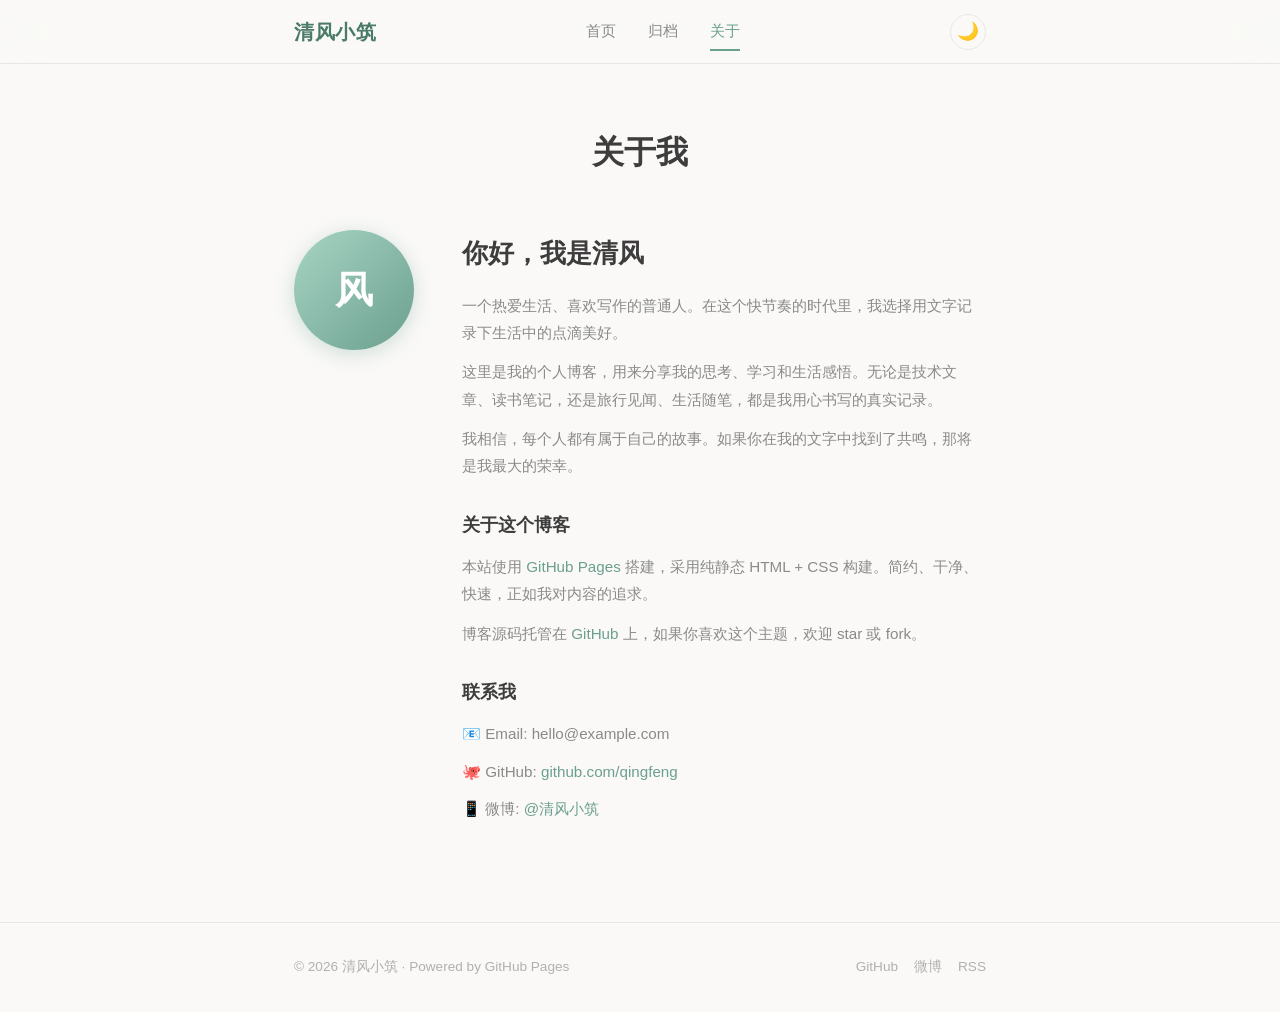
==== about.html @ f2b7c5f8 "Add files via upload" ====
<!DOCTYPE html>
<html lang="zh-CN">
<head>
    <meta charset="UTF-8">
    <meta name="viewport" content="width=device-width, initial-scale=1.0">
    <title>关于 - 清风小筑</title>
    <link rel="stylesheet" href="style.css">
</head>
<body>
    <header>
        <div class="container">
            <a href="index.html" class="logo">清风小筑</a>
            <nav>
                <a href="index.html">首页</a>
                <a href="archive.html">归档</a>
                <a href="about.html" class="active">关于</a>
            </nav>
            <button class="theme-toggle" id="themeToggle" aria-label="切换主题">🌙</button>
        </div>
    </header>

    <main class="container">
        <section class="page-header">
            <h1>关于我</h1>
        </section>

        <section class="about-content">
            <div class="about-avatar">
                <div class="avatar-placeholder">风</div>
            </div>
            <div class="about-text">
                <h2>你好，我是清风</h2>
                <p>一个热爱生活、喜欢写作的普通人。在这个快节奏的时代里，我选择用文字记录下生活中的点滴美好。</p>
                <p>这里是我的个人博客，用来分享我的思考、学习和生活感悟。无论是技术文章、读书笔记，还是旅行见闻、生活随笔，都是我用心书写的真实记录。</p>
                <p>我相信，每个人都有属于自己的故事。如果你在我的文字中找到了共鸣，那将是我最大的荣幸。</p>

                <h3>关于这个博客</h3>
                <p>本站使用 <a href="https://pages.github.com/" target="_blank">GitHub Pages</a> 搭建，采用纯静态 HTML + CSS 构建。简约、干净、快速，正如我对内容的追求。</p>
                <p>博客源码托管在 <a href="#" target="_blank">GitHub</a> 上，如果你喜欢这个主题，欢迎 star 或 fork。</p>

                <h3>联系我</h3>
                <ul class="contact-list">
                    <li>📧 Email: hello@example.com</li>
                    <li>🐙 GitHub: <a href="#" target="_blank">github.com/qingfeng</a></li>
                    <li>📱 微博: <a href="#" target="_blank">@清风小筑</a></li>
                </ul>
            </div>
        </section>
    </main>

    <footer>
        <div class="container">
            <p>&copy; 2026 清风小筑 · Powered by GitHub Pages</p>
            <div class="social-links">
                <a href="#" title="GitHub">GitHub</a>
                <a href="#" title="微博">微博</a>
                <a href="#" title="RSS">RSS</a>
            </div>
        </div>
    </footer>

    <script>
        const toggle = document.getElementById('themeToggle');
        const saved = localStorage.getItem('theme');
        if (saved === 'dark') {
            document.body.classList.add('dark');
            toggle.textContent = '☀️';
        }
        toggle.addEventListener('click', () => {
            document.body.classList.toggle('dark');
            const isDark = document.body.classList.contains('dark');
            toggle.textContent = isDark ? '☀️' : '🌙';
            localStorage.setItem('theme', isDark ? 'dark' : 'light');
        });
    </script>
</body>
</html>
---- style.css ----
/* ============================================
   清风小筑 - 个人博客主题样式
   设计风格：清新、简约、舒适
   ============================================ */

/* ---------- CSS 变量 ---------- */
:root {
    --bg: #faf9f7;
    --bg-card: #ffffff;
    --text: #3d3d3d;
    --text-secondary: #8a8a8a;
    --text-light: #b0b0b0;
    --accent: #6b9f8f;
    --accent-light: #a8d5c4;
    --accent-dark: #4a7a6a;
    --border: #e8e6e1;
    --shadow: 0 2px 16px rgba(0,0,0,0.04);
    --shadow-hover: 0 8px 30px rgba(0,0,0,0.08);
    --radius: 12px;
    --radius-sm: 8px;
    --font: "PingFang SC", "Microsoft YaHei", "Noto Sans SC", sans-serif;
    --font-mono: "JetBrains Mono", "Fira Code", monospace;
    --transition: 0.3s cubic-bezier(0.4, 0, 0.2, 1);
    --max-width: 740px;
    --header-height: 64px;
}

/* 深色模式 */
body.dark {
    --bg: #1a1a1e;
    --bg-card: #252529;
    --text: #e4e4e7;
    --text-secondary: #a0a0a8;
    --text-light: #6e6e78;
    --border: #333338;
    --shadow: 0 2px 16px rgba(0,0,0,0.2);
    --shadow-hover: 0 8px 30px rgba(0,0,0,0.3);
}

/* ---------- 基础重置 ---------- */
*, *::before, *::after {
    margin: 0;
    padding: 0;
    box-sizing: border-box;
}

html {
    scroll-behavior: smooth;
    -webkit-font-smoothing: antialiased;
    -moz-osx-font-smoothing: grayscale;
}

body {
    font-family: var(--font);
    font-size: 16px;
    line-height: 1.8;
    color: var(--text);
    background: var(--bg);
    transition: background var(--transition), color var(--transition);
    min-height: 100vh;
}

a {
    color: var(--accent);
    text-decoration: none;
    transition: color var(--transition);
}
a:hover {
    color: var(--accent-dark);
}

img {
    max-width: 100%;
    height: auto;
    display: block;
}

/* ---------- 容器 ---------- */
.container {
    max-width: var(--max-width);
    margin: 0 auto;
    padding: 0 24px;
}

/* ---------- 头部导航 ---------- */
header {
    position: sticky;
    top: 0;
    z-index: 100;
    background: rgba(250, 249, 247, 0.85);
    backdrop-filter: blur(20px);
    -webkit-backdrop-filter: blur(20px);
    border-bottom: 1px solid var(--border);
    height: var(--header-height);
    transition: background var(--transition), border-color var(--transition);
}

body.dark header {
    background: rgba(26, 26, 30, 0.85);
}

header .container {
    display: flex;
    align-items: center;
    justify-content: space-between;
    height: 100%;
}

.logo {
    font-size: 1.25rem;
    font-weight: 700;
    color: var(--accent-dark);
    letter-spacing: 0.5px;
    position: relative;
}

body.dark .logo {
    color: var(--accent-light);
}

.logo::after {
    content: '';
    position: absolute;
    bottom: -2px;
    left: 0;
    width: 100%;
    height: 2px;
    background: var(--accent);
    transform: scaleX(0);
    transform-origin: right;
    transition: transform var(--transition);
}

.logo:hover::after {
    transform: scaleX(1);
    transform-origin: left;
}

nav {
    display: flex;
    gap: 32px;
}

nav a {
    font-size: 0.92rem;
    color: var(--text-secondary);
    position: relative;
    padding: 4px 0;
}

nav a::after {
    content: '';
    position: absolute;
    bottom: -2px;
    left: 0;
    width: 100%;
    height: 2px;
    background: var(--accent);
    transform: scaleX(0);
    transform-origin: right;
    transition: transform var(--transition);
}

nav a:hover::after,
nav a.active::after {
    transform: scaleX(1);
    transform-origin: left;
}

nav a.active {
    color: var(--accent);
    font-weight: 500;
}

.theme-toggle {
    background: none;
    border: 1px solid var(--border);
    border-radius: 50%;
    width: 36px;
    height: 36px;
    font-size: 1.1rem;
    cursor: pointer;
    display: flex;
    align-items: center;
    justify-content: center;
    transition: all var(--transition);
    color: var(--text-secondary);
}

.theme-toggle:hover {
    border-color: var(--accent);
    color: var(--accent);
    transform: rotate(15deg);
}

/* ---------- Hero 区域 ---------- */
.hero {
    text-align: center;
    padding: 80px 0 60px;
}

.hero h1 {
    font-size: 2.4rem;
    font-weight: 700;
    color: var(--text);
    margin-bottom: 16px;
    line-height: 1.3;
}

.hero p {
    font-size: 1.1rem;
    color: var(--text-secondary);
    max-width: 520px;
    margin: 0 auto;
    line-height: 1.7;
}

/* ---------- 页面标题 ---------- */
.page-header {
    text-align: center;
    padding: 60px 0 40px;
}

.page-header h1 {
    font-size: 2rem;
    font-weight: 700;
    color: var(--text);
    margin-bottom: 8px;
}

.page-header p {
    color: var(--text-secondary);
    font-size: 0.95rem;
}

/* ---------- 文章卡片 ---------- */
.posts {
    display: flex;
    flex-direction: column;
    gap: 28px;
    padding-bottom: 60px;
}

.post-card {
    background: var(--bg-card);
    border-radius: var(--radius);
    padding: 32px;
    box-shadow: var(--shadow);
    border: 1px solid var(--border);
    transition: all var(--transition);
}

.post-card:hover {
    box-shadow: var(--shadow-hover);
    transform: translateY(-2px);
}

.post-meta {
    display: flex;
    align-items: center;
    gap: 12px;
    margin-bottom: 12px;
    font-size: 0.85rem;
    color: var(--text-light);
}

.post-meta time {
    color: var(--text-secondary);
}

.post-tag {
    display: inline-block;
    padding: 2px 10px;
    border-radius: 20px;
    font-size: 0.78rem;
    color: var(--accent);
    background: rgba(107, 159, 143, 0.1);
    font-weight: 500;
    transition: background var(--transition);
}

.post-tag:hover {
    background: rgba(107, 159, 143, 0.18);
}

.post-card h2 {
    font-size: 1.35rem;
    font-weight: 600;
    margin-bottom: 10px;
    line-height: 1.4;
}

.post-card h2 a {
    color: var(--text);
    transition: color var(--transition);
}

.post-card h2 a:hover {
    color: var(--accent);
}

.post-card p {
    color: var(--text-secondary);
    font-size: 0.95rem;
    line-height: 1.7;
    display: -webkit-box;
    -webkit-line-clamp: 3;
    -webkit-box-orient: vertical;
    overflow: hidden;
}

.read-more {
    display: inline-block;
    margin-top: 14px;
    font-size: 0.9rem;
    font-weight: 500;
    color: var(--accent);
    transition: gap var(--transition);
    gap: 4px;
}

.read-more:hover {
    gap: 8px;
}

/* ---------- 分页 ---------- */
.pagination {
    display: flex;
    align-items: center;
    justify-content: center;
    gap: 8px;
    padding: 40px 0 60px;
}

.page-link,
.page-current {
    display: flex;
    align-items: center;
    justify-content: center;
    width: 36px;
    height: 36px;
    border-radius: var(--radius-sm);
    font-size: 0.9rem;
    transition: all var(--transition);
}

.page-link {
    color: var(--text-secondary);
    border: 1px solid var(--border);
}

.page-link:hover {
    border-color: var(--accent);
    color: var(--accent);
    background: rgba(107, 159, 143, 0.06);
}

.page-current {
    background: var(--accent);
    color: #fff;
    font-weight: 500;
    border: 1px solid var(--accent);
}

.page-next {
    color: var(--text-secondary);
    font-size: 0.9rem;
    padding: 4px 12px;
    transition: color var(--transition);
}

.page-next:hover {
    color: var(--accent);
}

/* ---------- 归档页面 ---------- */
.archive {
    padding-bottom: 60px;
}

.archive-year {
    margin-bottom: 40px;
}

.archive-year h2 {
    font-size: 1.5rem;
    font-weight: 700;
    color: var(--text);
    margin-bottom: 20px;
    position: relative;
    padding-left: 20px;
}

.archive-year h2::before {
    content: '';
    position: absolute;
    left: 0;
    top: 50%;
    transform: translateY(-50%);
    width: 4px;
    height: 24px;
    background: var(--accent);
    border-radius: 2px;
}

.archive-list {
    list-style: none;
    display: flex;
    flex-direction: column;
    gap: 0;
}

.archive-list li {
    display: flex;
    align-items: center;
    gap: 16px;
    padding: 14px 16px;
    border-radius: var(--radius-sm);
    transition: background var(--transition);
}

.archive-list li:hover {
    background: rgba(107, 159, 143, 0.05);
}

.archive-list time {
    color: var(--text-light);
    font-size: 0.88rem;
    font-family: var(--font-mono);
    min-width: 44px;
    flex-shrink: 0;
}

.archive-list a {
    flex: 1;
    color: var(--text);
    font-size: 0.95rem;
    transition: color var(--transition);
}

.archive-list a:hover {
    color: var(--accent);
}

.archive-list .post-tag {
    flex-shrink: 0;
}

/* ---------- 关于页面 ---------- */
.about-content {
    display: flex;
    gap: 48px;
    padding-bottom: 60px;
    align-items: flex-start;
}

.about-avatar {
    flex-shrink: 0;
}

.avatar-placeholder {
    width: 120px;
    height: 120px;
    border-radius: 50%;
    background: linear-gradient(135deg, var(--accent-light), var(--accent));
    display: flex;
    align-items: center;
    justify-content: center;
    font-size: 2.4rem;
    font-weight: 700;
    color: #fff;
    box-shadow: 0 4px 20px rgba(107, 159, 143, 0.3);
}

.about-text h2 {
    font-size: 1.6rem;
    font-weight: 700;
    color: var(--text);
    margin-bottom: 16px;
}

.about-text h3 {
    font-size: 1.15rem;
    font-weight: 600;
    color: var(--text);
    margin: 28px 0 12px;
}

.about-text p {
    color: var(--text-secondary);
    line-height: 1.8;
    margin-bottom: 12px;
    font-size: 0.95rem;
}

.contact-list {
    list-style: none;
    display: flex;
    flex-direction: column;
    gap: 10px;
}

.contact-list li {
    color: var(--text-secondary);
    font-size: 0.95rem;
}

/* ---------- 文章详情页 ---------- */
.post-full {
    padding: 48px 0 60px;
}

.post-full-header {
    margin-bottom: 40px;
    padding-bottom: 32px;
    border-bottom: 1px solid var(--border);
}

.post-full-header h1 {
    font-size: 2rem;
    font-weight: 700;
    color: var(--text);
    line-height: 1.35;
    margin-top: 12px;
}

.post-full-content {
    font-size: 1.05rem;
    line-height: 1.9;
    color: var(--text);
}

.post-full-content p {
    margin-bottom: 20px;
}

.post-full-content blockquote {
    margin: 32px 0;
    padding: 24px 28px;
    background: rgba(107, 159, 143, 0.06);
    border-left: 4px solid var(--accent);
    border-radius: 0 var(--radius-sm) var(--radius-sm) 0;
    color: var(--text-secondary);
    font-style: italic;
    line-height: 1.8;
}

.post-footer {
    margin-top: 48px;
    padding-top: 28px;
    border-top: 1px solid var(--border);
}

.post-nav {
    display: flex;
    justify-content: space-between;
    gap: 24px;
}

.post-nav span {
    flex: 1;
}

.post-nav a {
    color: var(--accent);
    font-size: 0.92rem;
    font-weight: 500;
    transition: color var(--transition);
}

.post-nav a:hover {
    color: var(--accent-dark);
}

.post-nav-next {
    text-align: right;
}

/* ---------- 页脚 ---------- */
footer {
    border-top: 1px solid var(--border);
    padding: 32px 0;
    margin-top: 40px;
}

footer .container {
    display: flex;
    align-items: center;
    justify-content: space-between;
}

footer p {
    color: var(--text-light);
    font-size: 0.85rem;
}

.social-links {
    display: flex;
    gap: 16px;
}

.social-links a {
    color: var(--text-light);
    font-size: 0.85rem;
    transition: color var(--transition);
}

.social-links a:hover {
    color: var(--accent);
}

/* ---------- 响应式设计 ---------- */
@media (max-width: 768px) {
    .container {
        padding: 0 20px;
    }

    .hero {
        padding: 56px 0 40px;
    }

    .hero h1 {
        font-size: 1.8rem;
    }

    .hero p {
        font-size: 1rem;
    }

    .post-card {
        padding: 24px;
    }

    .post-card h2 {
        font-size: 1.15rem;
    }

    .about-content {
        flex-direction: column;
        align-items: center;
        text-align: center;
        gap: 24px;
    }

    .archive-year h2 {
        font-size: 1.3rem;
    }

    .archive-list li {
        flex-wrap: wrap;
        gap: 8px;
    }

    .archive-list time {
        min-width: auto;
    }

    .post-full-header h1 {
        font-size: 1.5rem;
    }

    .post-full-content {
        font-size: 1rem;
    }

    .post-nav {
        flex-direction: column;
        gap: 12px;
    }

    .post-nav-next {
        text-align: left;
    }

    footer .container {
        flex-direction: column;
        gap: 12px;
        text-align: center;
    }

    nav {
        gap: 20px;
    }

    nav a {
        font-size: 0.85rem;
    }
}

@media (max-width: 480px) {
    .hero h1 {
        font-size: 1.5rem;
    }

    .post-card {
        padding: 20px;
    }

    .page-header h1 {
        font-size: 1.5rem;
    }

    .avatar-placeholder {
        width: 90px;
        height: 90px;
        font-size: 1.8rem;
    }

    nav {
        gap: 14px;
    }
}

/* ---------- 滚动条美化 ---------- */
::-webkit-scrollbar {
    width: 8px;
}

::-webkit-scrollbar-track {
    background: transparent;
}

::-webkit-scrollbar-thumb {
    background: var(--border);
    border-radius: 4px;
}

::-webkit-scrollbar-thumb:hover {
    background: var(--text-light);
}

/* ---------- 选择文本颜色 ---------- */
::selection {
    background: rgba(107, 159, 143, 0.25);
    color: var(--text);
}

/* ---------- 加载动画 ---------- */
@keyframes fadeInUp {
    from {
        opacity: 0;
        transform: translateY(20px);
    }
    to {
        opacity: 1;
        transform: translateY(0);
    }
}

.post-card {
    animation: fadeInUp 0.5s ease both;
}

.post-card:nth-child(1) { animation-delay: 0.05s; }
.post-card:nth-child(2) { animation-delay: 0.1s; }
.post-card:nth-child(3) { animation-delay: 0.15s; }
.post-card:nth-child(4) { animation-delay: 0.2s; }
.post-card:nth-child(5) { animation-delay: 0.25s; }
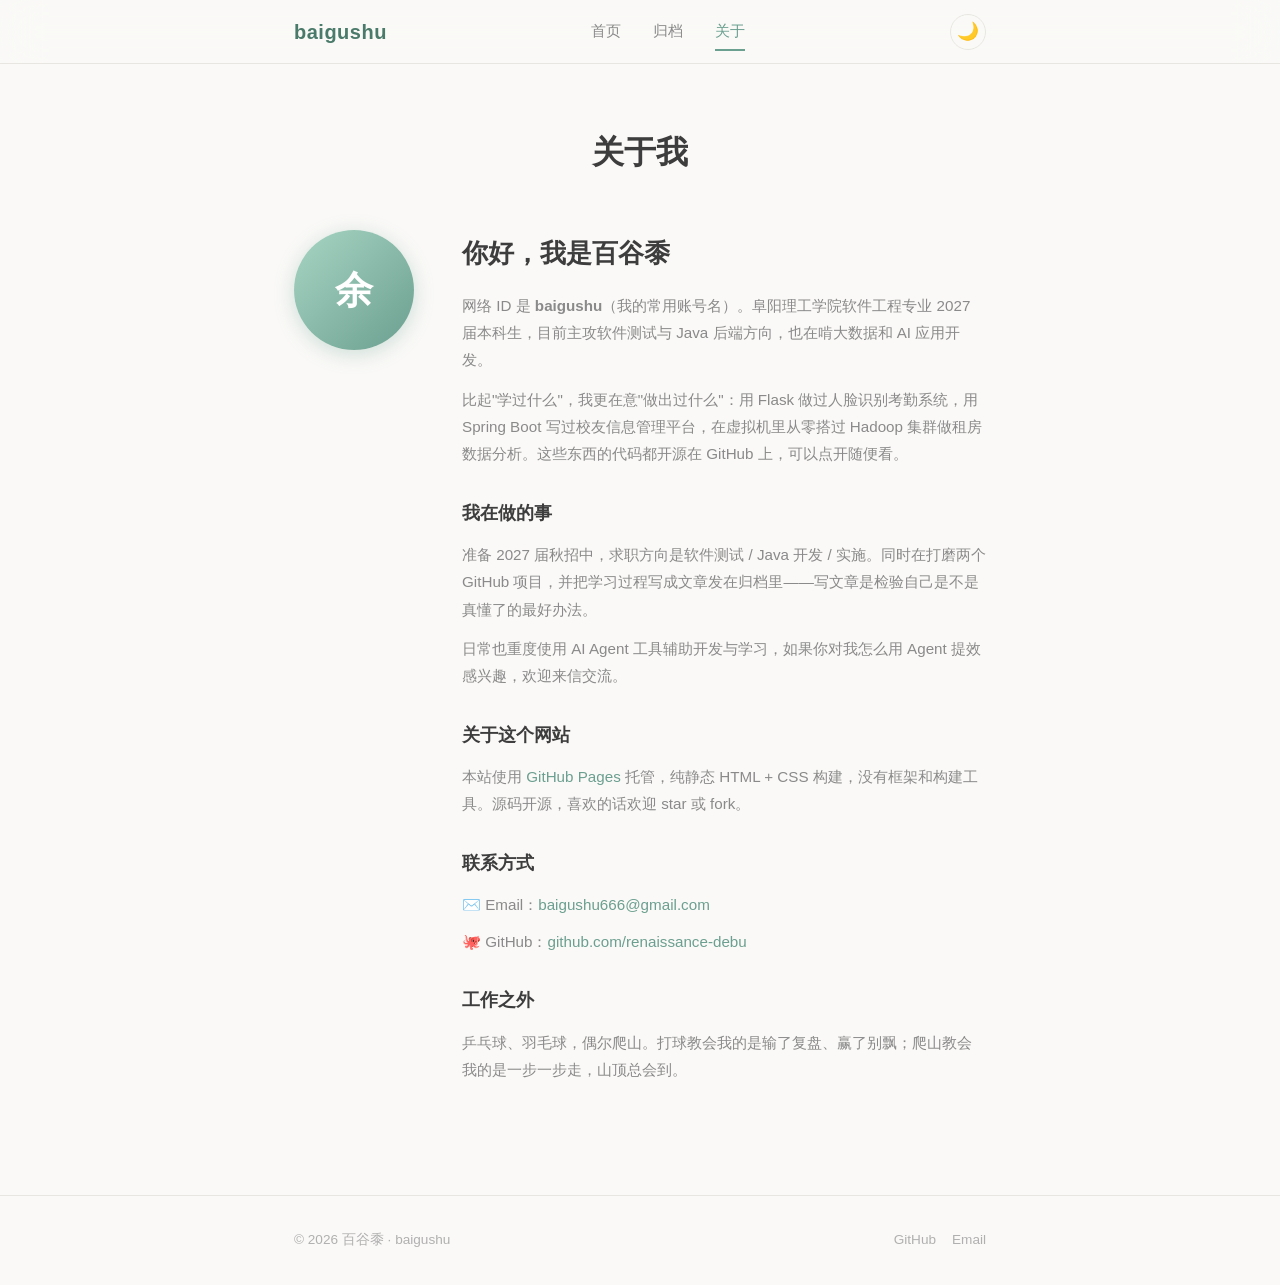
==== commit 98956541: "feat: 重构为个人展示网站——真实身份、项目卡片、技术栈、两篇技术文章；补充 README 与新样式" ====
--- a/about.html
+++ b/about.html
@@ -1,77 +1,81 @@
-<!DOCTYPE html>
-<html lang="zh-CN">
-<head>
-    <meta charset="UTF-8">
-    <meta name="viewport" content="width=device-width, initial-scale=1.0">
-    <title>关于 - 清风小筑</title>
-    <link rel="stylesheet" href="style.css">
-</head>
-<body>
-    <header>
-        <div class="container">
-            <a href="index.html" class="logo">清风小筑</a>
-            <nav>
-                <a href="index.html">首页</a>
-                <a href="archive.html">归档</a>
-                <a href="about.html" class="active">关于</a>
-            </nav>
-            <button class="theme-toggle" id="themeToggle" aria-label="切换主题">🌙</button>
-        </div>
-    </header>
-
-    <main class="container">
-        <section class="page-header">
-            <h1>关于我</h1>
-        </section>
-
-        <section class="about-content">
-            <div class="about-avatar">
-                <div class="avatar-placeholder">风</div>
-            </div>
-            <div class="about-text">
-                <h2>你好，我是清风</h2>
-                <p>一个热爱生活、喜欢写作的普通人。在这个快节奏的时代里，我选择用文字记录下生活中的点滴美好。</p>
-                <p>这里是我的个人博客，用来分享我的思考、学习和生活感悟。无论是技术文章、读书笔记，还是旅行见闻、生活随笔，都是我用心书写的真实记录。</p>
-                <p>我相信，每个人都有属于自己的故事。如果你在我的文字中找到了共鸣，那将是我最大的荣幸。</p>
-
-                <h3>关于这个博客</h3>
-                <p>本站使用 <a href="https://pages.github.com/" target="_blank">GitHub Pages</a> 搭建，采用纯静态 HTML + CSS 构建。简约、干净、快速，正如我对内容的追求。</p>
-                <p>博客源码托管在 <a href="#" target="_blank">GitHub</a> 上，如果你喜欢这个主题，欢迎 star 或 fork。</p>
-
-                <h3>联系我</h3>
-                <ul class="contact-list">
-                    <li>📧 Email: hello@example.com</li>
-                    <li>🐙 GitHub: <a href="#" target="_blank">github.com/qingfeng</a></li>
-                    <li>📱 微博: <a href="#" target="_blank">@清风小筑</a></li>
-                </ul>
-            </div>
-        </section>
-    </main>
-
-    <footer>
-        <div class="container">
-            <p>&copy; 2026 清风小筑 · Powered by GitHub Pages</p>
-            <div class="social-links">
-                <a href="#" title="GitHub">GitHub</a>
-                <a href="#" title="微博">微博</a>
-                <a href="#" title="RSS">RSS</a>
-            </div>
-        </div>
-    </footer>
-
-    <script>
-        const toggle = document.getElementById('themeToggle');
-        const saved = localStorage.getItem('theme');
-        if (saved === 'dark') {
-            document.body.classList.add('dark');
-            toggle.textContent = '☀️';
-        }
-        toggle.addEventListener('click', () => {
-            document.body.classList.toggle('dark');
-            const isDark = document.body.classList.contains('dark');
-            toggle.textContent = isDark ? '☀️' : '🌙';
-            localStorage.setItem('theme', isDark ? 'dark' : 'light');
-        });
-    </script>
-</body>
-</html>+<!DOCTYPE html>
+<html lang="zh-CN">
+<head>
+    <meta charset="UTF-8">
+    <meta name="viewport" content="width=device-width, initial-scale=1.0">
+    <meta name="description" content="关于百谷黍（baigushu）—— 软件工程应届生">
+    <title>关于 - 百谷黍 · baigushu</title>
+    <link rel="stylesheet" href="style.css">
+</head>
+<body>
+    <header>
+        <div class="container">
+            <a href="index.html" class="logo">baigushu</a>
+            <nav>
+                <a href="index.html">首页</a>
+                <a href="archive.html">归档</a>
+                <a href="about.html" class="active">关于</a>
+            </nav>
+            <button class="theme-toggle" id="themeToggle" aria-label="切换主题">🌙</button>
+        </div>
+    </header>
+
+    <main class="container">
+        <section class="page-header">
+            <h1>关于我</h1>
+        </section>
+
+        <section class="about-content">
+            <div class="about-avatar">
+                <div class="avatar-placeholder">余</div>
+            </div>
+            <div class="about-text">
+                <h2>你好，我是百谷黍</h2>
+                <p>网络 ID 是 <strong>baigushu</strong>（我的常用账号名）。阜阳理工学院软件工程专业 2027 届本科生，目前主攻软件测试与 Java 后端方向，也在啃大数据和 AI 应用开发。</p>
+                <p>比起"学过什么"，我更在意"做出过什么"：用 Flask 做过人脸识别考勤系统，用 Spring Boot 写过校友信息管理平台，在虚拟机里从零搭过 Hadoop 集群做租房数据分析。这些东西的代码都开源在 GitHub 上，可以点开随便看。</p>
+
+                <h3>我在做的事</h3>
+                <p>准备 2027 届秋招中，求职方向是软件测试 / Java 开发 / 实施。同时在打磨两个 GitHub 项目，并把学习过程写成文章发在归档里——写文章是检验自己是不是真懂了的最好办法。</p>
+                <p>日常也重度使用 AI Agent 工具辅助开发与学习，如果你对我怎么用 Agent 提效感兴趣，欢迎来信交流。</p>
+
+                <h3>关于这个网站</h3>
+                <p>本站使用 <a href="https://pages.github.com/" target="_blank" rel="noopener">GitHub Pages</a> 托管，纯静态 HTML + CSS 构建，没有框架和构建工具。源码开源，喜欢的话欢迎 star 或 fork。</p>
+
+                <h3>联系方式</h3>
+                <ul class="contact-list">
+                    <li>✉️ Email：<a href="mailto:baigushu666@gmail.com">baigushu666@gmail.com</a></li>
+                    <li>🐙 GitHub：<a href="https://github.com/renaissance-debu" target="_blank" rel="noopener">github.com/renaissance-debu</a></li>
+                </ul>
+
+                <h3>工作之外</h3>
+                <p>乒乓球、羽毛球，偶尔爬山。打球教会我的是输了复盘、赢了别飘；爬山教会我的是一步一步走，山顶总会到。</p>
+            </div>
+        </section>
+    </main>
+
+    <footer>
+        <div class="container">
+            <p>&copy; 2026 百谷黍 · baigushu</p>
+            <div class="social-links">
+                <a href="https://github.com/renaissance-debu" target="_blank" rel="noopener" title="GitHub">GitHub</a>
+                <a href="mailto:baigushu666@gmail.com" title="Email">Email</a>
+            </div>
+        </div>
+    </footer>
+
+    <script>
+        const toggle = document.getElementById('themeToggle');
+        const saved = localStorage.getItem('theme');
+        if (saved === 'dark') {
+            document.body.classList.add('dark');
+            toggle.textContent = '☀️';
+        }
+        toggle.addEventListener('click', () => {
+            document.body.classList.toggle('dark');
+            const isDark = document.body.classList.contains('dark');
+            toggle.textContent = isDark ? '☀️' : '🌙';
+            localStorage.setItem('theme', isDark ? 'dark' : 'light');
+        });
+    </script>
+</body>
+</html>
--- a/style.css
+++ b/style.css
@@ -755,4 +755,153 @@
 .post-card:nth-child(2) { animation-delay: 0.1s; }
 .post-card:nth-child(3) { animation-delay: 0.15s; }
 .post-card:nth-child(4) { animation-delay: 0.2s; }
-.post-card:nth-child(5) { animation-delay: 0.25s; }+.post-card:nth-child(5) { animation-delay: 0.25s; }
+
+/* ============================================
+   个人展示增强样式
+   ============================================ */
+
+/* ---------- Hero 行动按钮 ---------- */
+.hero-actions {
+    display: flex;
+    justify-content: center;
+    gap: 16px;
+    margin-top: 28px;
+}
+
+.btn {
+    display: inline-block;
+    padding: 10px 28px;
+    border-radius: 24px;
+    font-size: 0.95rem;
+    font-weight: 500;
+    transition: all var(--transition);
+}
+
+.btn-primary {
+    background: var(--accent);
+    color: #fff;
+    box-shadow: 0 4px 14px rgba(107, 159, 143, 0.35);
+}
+
+.btn-primary:hover {
+    background: var(--accent-dark);
+    color: #fff;
+    transform: translateY(-2px);
+    box-shadow: 0 6px 20px rgba(107, 159, 143, 0.45);
+}
+
+.btn-ghost {
+    color: var(--accent-dark);
+    border: 1px solid var(--accent);
+}
+
+body.dark .btn-ghost {
+    color: var(--accent-light);
+}
+
+.btn-ghost:hover {
+    background: rgba(107, 159, 143, 0.1);
+    color: var(--accent-dark);
+    transform: translateY(-2px);
+}
+
+/* ---------- 小节标题 ---------- */
+.home-section {
+    padding: 16px 0 8px;
+}
+
+.section-title {
+    font-size: 1.5rem;
+    font-weight: 700;
+    color: var(--text);
+    margin-bottom: 24px;
+    position: relative;
+    padding-left: 20px;
+}
+
+.section-title::before {
+    content: '';
+    position: absolute;
+    left: 0;
+    top: 50%;
+    transform: translateY(-50%);
+    width: 4px;
+    height: 24px;
+    background: var(--accent);
+    border-radius: 2px;
+}
+
+.home-section .posts {
+    padding-bottom: 32px;
+}
+
+/* ---------- 技能标签 ---------- */
+.skill-group {
+    display: flex;
+    align-items: baseline;
+    flex-wrap: wrap;
+    gap: 10px;
+    margin-bottom: 16px;
+}
+
+.skill-label {
+    font-size: 0.9rem;
+    font-weight: 600;
+    color: var(--text-secondary);
+    min-width: 52px;
+    flex-shrink: 0;
+}
+
+.chip {
+    display: inline-block;
+    padding: 4px 16px;
+    border-radius: 20px;
+    font-size: 0.88rem;
+    color: var(--text);
+    background: var(--bg-card);
+    border: 1px solid var(--border);
+    transition: all var(--transition);
+}
+
+.chip:hover {
+    border-color: var(--accent);
+    color: var(--accent);
+    transform: translateY(-1px);
+}
+
+/* ---------- 文章正文小标题 ---------- */
+.post-full-content h2 {
+    font-size: 1.3rem;
+    font-weight: 600;
+    color: var(--text);
+    margin: 36px 0 16px;
+}
+
+/* ---------- 项目卡片外链 ---------- */
+.post-card a[target="_blank"] {
+    display: inline-flex;
+    align-items: center;
+}
+
+/* ---------- 响应式补充 ---------- */
+@media (max-width: 768px) {
+    .hero-actions {
+        flex-direction: column;
+        align-items: center;
+        gap: 12px;
+    }
+
+    .hero-actions .btn {
+        width: 80%;
+        text-align: center;
+    }
+
+    .section-title {
+        font-size: 1.25rem;
+    }
+
+    .skill-label {
+        min-width: 100%;
+    }
+}
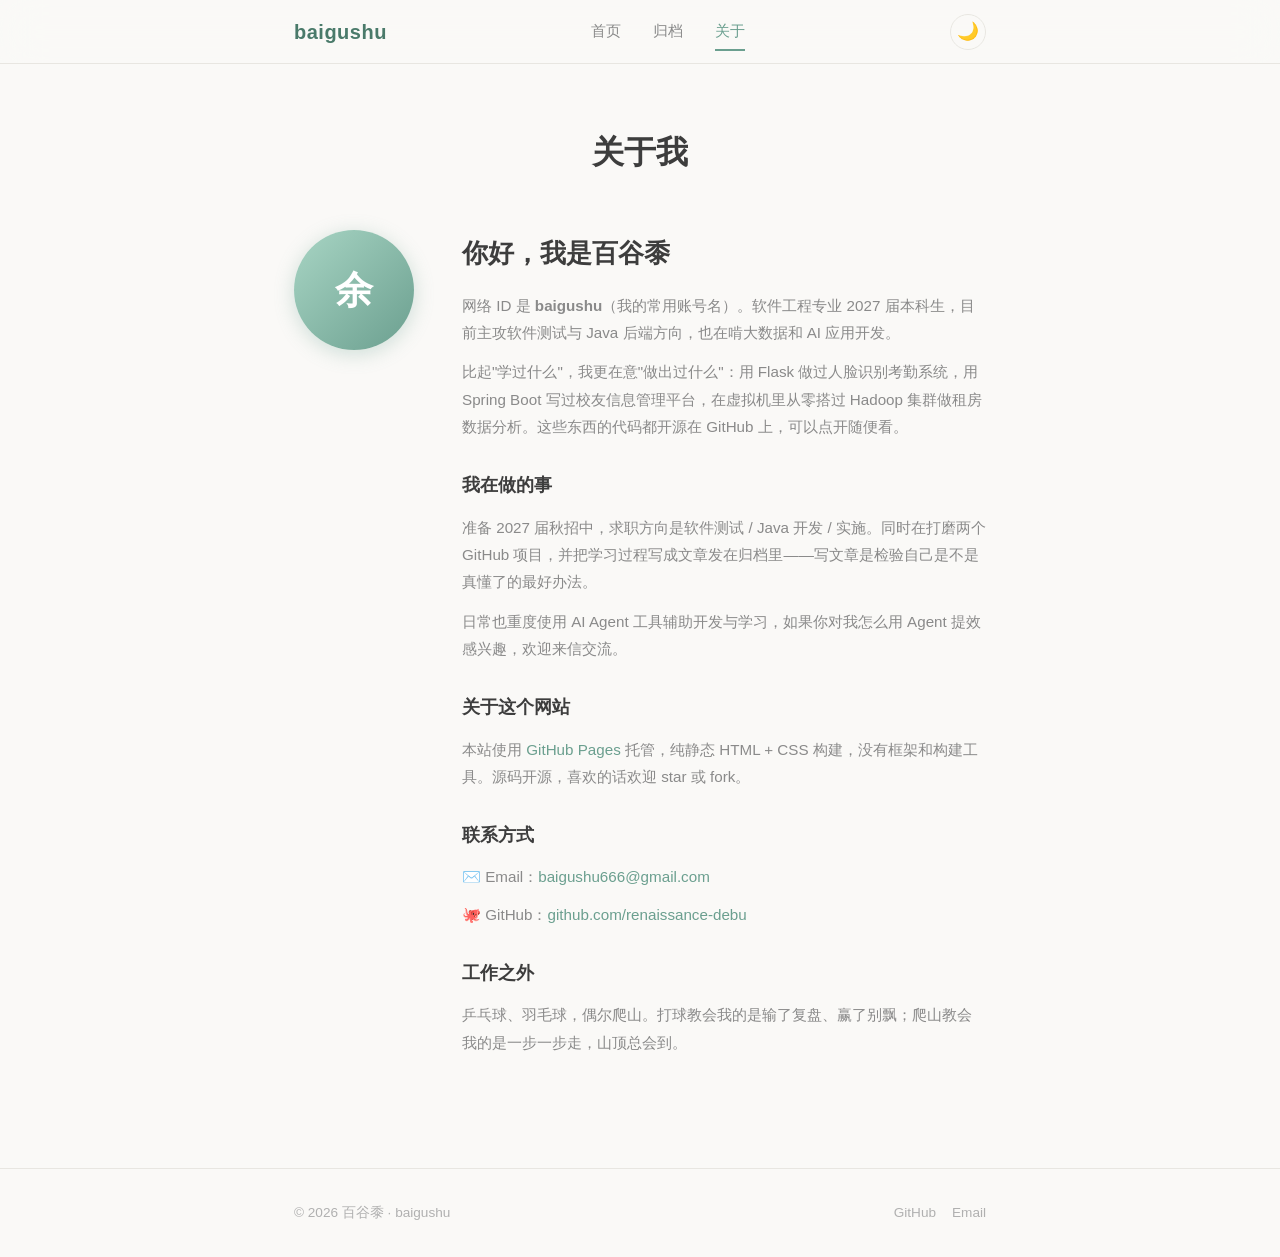
==== commit 3424ce7a: "Update about.html" ====
--- a/about.html
+++ b/about.html
@@ -31,7 +31,7 @@
             </div>
             <div class="about-text">
                 <h2>你好，我是百谷黍</h2>
-                <p>网络 ID 是 <strong>baigushu</strong>（我的常用账号名）。阜阳理工学院软件工程专业 2027 届本科生，目前主攻软件测试与 Java 后端方向，也在啃大数据和 AI 应用开发。</p>
+                <p>网络 ID 是 <strong>baigushu</strong>（我的常用账号名）。软件工程专业 2027 届本科生，目前主攻软件测试与 Java 后端方向，也在啃大数据和 AI 应用开发。</p>
                 <p>比起"学过什么"，我更在意"做出过什么"：用 Flask 做过人脸识别考勤系统，用 Spring Boot 写过校友信息管理平台，在虚拟机里从零搭过 Hadoop 集群做租房数据分析。这些东西的代码都开源在 GitHub 上，可以点开随便看。</p>
 
                 <h3>我在做的事</h3>
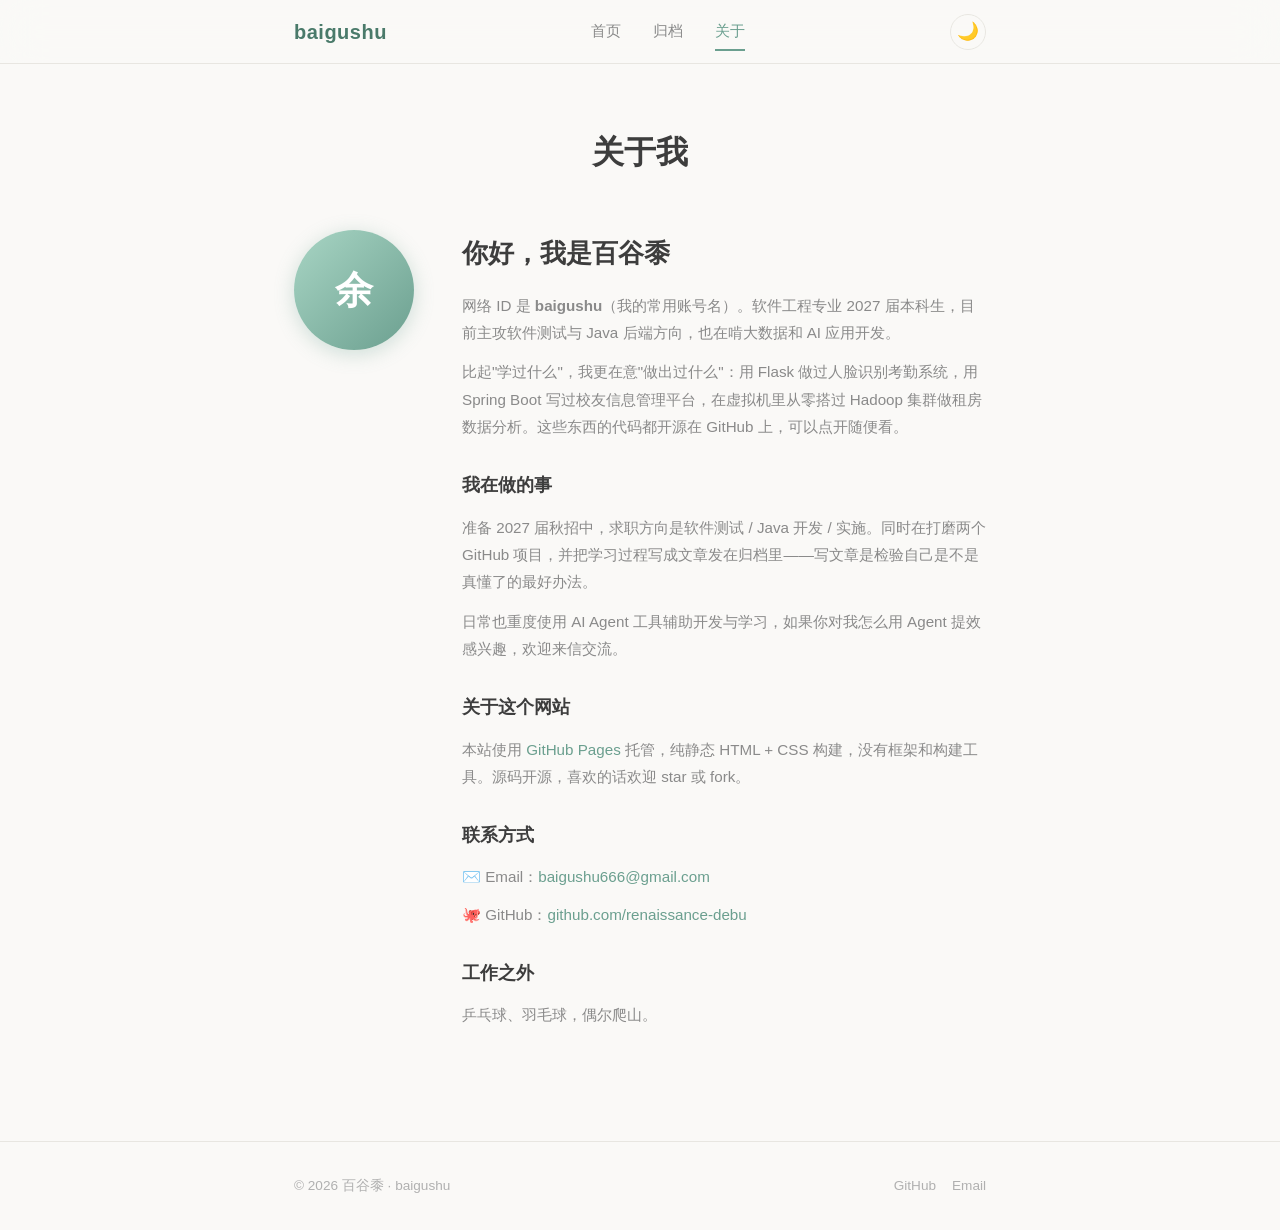
==== commit 794a886c: "Update about.html" ====
--- a/about.html
+++ b/about.html
@@ -48,7 +48,7 @@
                 </ul>
 
                 <h3>工作之外</h3>
-                <p>乒乓球、羽毛球，偶尔爬山。打球教会我的是输了复盘、赢了别飘；爬山教会我的是一步一步走，山顶总会到。</p>
+                <p>乒乓球、羽毛球，偶尔爬山。</p>
             </div>
         </section>
     </main>
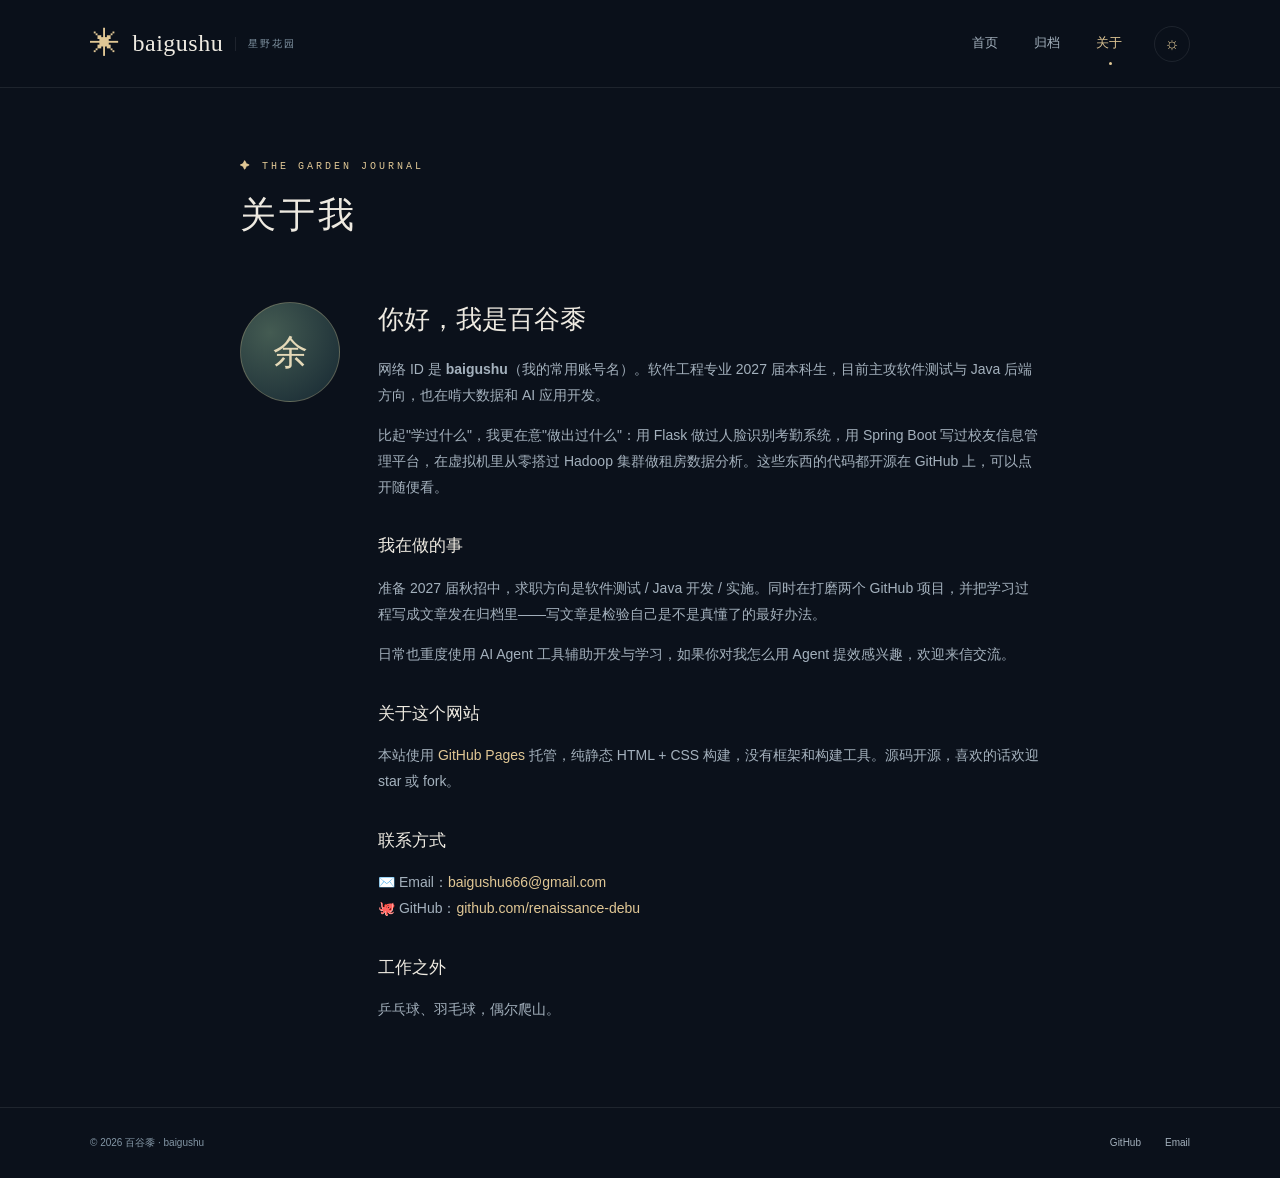
==== commit 5eb34973: "Redesign personal homepage as a starlit garden" ====
--- a/about.html
+++ b/about.html
@@ -1,81 +1,121 @@
-<!DOCTYPE html>
-<html lang="zh-CN">
-<head>
-    <meta charset="UTF-8">
-    <meta name="viewport" content="width=device-width, initial-scale=1.0">
-    <meta name="description" content="关于百谷黍（baigushu）—— 软件工程应届生">
+<!doctype html>
+<html lang="zh-CN" data-theme="dark">
+  <head>
+    <meta charset="UTF-8" />
+    <meta name="viewport" content="width=device-width, initial-scale=1.0" />
+    <meta
+      name="description"
+      content="关于百谷黍（baigushu）—— 软件工程应届生"
+    />
     <title>关于 - 百谷黍 · baigushu</title>
-    <link rel="stylesheet" href="style.css">
-</head>
-<body>
+    <meta name="theme-color" content="#0b111b" />
+    <link rel="icon" type="image/svg+xml" href="favicon.svg" />
+    <script src="theme-init.js"></script>
+    <script src="app.js" defer></script>
+    <link rel="stylesheet" href="style.css" />
+  </head>
+  <body>
+    <a class="skip-link" href="#main">跳到正文</a>
     <header>
-        <div class="container">
-            <a href="index.html" class="logo">baigushu</a>
-            <nav>
-                <a href="index.html">首页</a>
-                <a href="archive.html">归档</a>
-                <a href="about.html" class="active">关于</a>
-            </nav>
-            <button class="theme-toggle" id="themeToggle" aria-label="切换主题">🌙</button>
-        </div>
+      <div class="container">
+        <a href="index.html" class="logo">baigushu<small>星野花园</small></a>
+        <nav aria-label="主导航">
+          <a href="index.html">首页</a>
+          <a href="archive.html">归档</a>
+          <a href="about.html" class="active" aria-current="page">关于</a>
+        </nav>
+        <button
+          class="theme-toggle"
+          id="themeToggle"
+          aria-label="切换到晨光主题"
+        >
+          ☼
+        </button>
+      </div>
     </header>
 
-    <main class="container">
-        <section class="page-header">
-            <h1>关于我</h1>
-        </section>
+    <main class="container" id="main">
+      <section class="page-header">
+        <h1>关于我</h1>
+      </section>
 
-        <section class="about-content">
-            <div class="about-avatar">
-                <div class="avatar-placeholder">余</div>
-            </div>
-            <div class="about-text">
-                <h2>你好，我是百谷黍</h2>
-                <p>网络 ID 是 <strong>baigushu</strong>（我的常用账号名）。软件工程专业 2027 届本科生，目前主攻软件测试与 Java 后端方向，也在啃大数据和 AI 应用开发。</p>
-                <p>比起"学过什么"，我更在意"做出过什么"：用 Flask 做过人脸识别考勤系统，用 Spring Boot 写过校友信息管理平台，在虚拟机里从零搭过 Hadoop 集群做租房数据分析。这些东西的代码都开源在 GitHub 上，可以点开随便看。</p>
+      <section class="about-content">
+        <div class="about-avatar">
+          <div class="avatar-placeholder">余</div>
+        </div>
+        <div class="about-text">
+          <h2>你好，我是百谷黍</h2>
+          <p>
+            网络 ID 是 <strong>baigushu</strong>（我的常用账号名）。软件工程专业
+            2027 届本科生，目前主攻软件测试与 Java 后端方向，也在啃大数据和 AI
+            应用开发。
+          </p>
+          <p>
+            比起"学过什么"，我更在意"做出过什么"：用 Flask
+            做过人脸识别考勤系统，用 Spring Boot
+            写过校友信息管理平台，在虚拟机里从零搭过 Hadoop
+            集群做租房数据分析。这些东西的代码都开源在 GitHub
+            上，可以点开随便看。
+          </p>
 
-                <h3>我在做的事</h3>
-                <p>准备 2027 届秋招中，求职方向是软件测试 / Java 开发 / 实施。同时在打磨两个 GitHub 项目，并把学习过程写成文章发在归档里——写文章是检验自己是不是真懂了的最好办法。</p>
-                <p>日常也重度使用 AI Agent 工具辅助开发与学习，如果你对我怎么用 Agent 提效感兴趣，欢迎来信交流。</p>
+          <h3>我在做的事</h3>
+          <p>
+            准备 2027 届秋招中，求职方向是软件测试 / Java 开发 /
+            实施。同时在打磨两个 GitHub
+            项目，并把学习过程写成文章发在归档里——写文章是检验自己是不是真懂了的最好办法。
+          </p>
+          <p>
+            日常也重度使用 AI Agent 工具辅助开发与学习，如果你对我怎么用 Agent
+            提效感兴趣，欢迎来信交流。
+          </p>
 
-                <h3>关于这个网站</h3>
-                <p>本站使用 <a href="https://pages.github.com/" target="_blank" rel="noopener">GitHub Pages</a> 托管，纯静态 HTML + CSS 构建，没有框架和构建工具。源码开源，喜欢的话欢迎 star 或 fork。</p>
+          <h3>关于这个网站</h3>
+          <p>
+            本站使用
+            <a href="https://pages.github.com/" target="_blank" rel="noopener"
+              >GitHub Pages</a
+            >
+            托管，纯静态 HTML + CSS
+            构建，没有框架和构建工具。源码开源，喜欢的话欢迎 star 或 fork。
+          </p>
 
-                <h3>联系方式</h3>
-                <ul class="contact-list">
-                    <li>✉️ Email：<a href="mailto:baigushu666@gmail.com">baigushu666@gmail.com</a></li>
-                    <li>🐙 GitHub：<a href="https://github.com/renaissance-debu" target="_blank" rel="noopener">github.com/renaissance-debu</a></li>
-                </ul>
+          <h3>联系方式</h3>
+          <ul class="contact-list">
+            <li>
+              ✉️ Email：<a href="mailto:baigushu666@gmail.com"
+                >baigushu666@gmail.com</a
+              >
+            </li>
+            <li>
+              🐙 GitHub：<a
+                href="https://github.com/renaissance-debu"
+                target="_blank"
+                rel="noopener"
+                >github.com/renaissance-debu</a
+              >
+            </li>
+          </ul>
 
-                <h3>工作之外</h3>
-                <p>乒乓球、羽毛球，偶尔爬山。</p>
-            </div>
-        </section>
+          <h3>工作之外</h3>
+          <p>乒乓球、羽毛球，偶尔爬山。</p>
+        </div>
+      </section>
     </main>
 
     <footer>
-        <div class="container">
-            <p>&copy; 2026 百谷黍 · baigushu</p>
-            <div class="social-links">
-                <a href="https://github.com/renaissance-debu" target="_blank" rel="noopener" title="GitHub">GitHub</a>
-                <a href="mailto:baigushu666@gmail.com" title="Email">Email</a>
-            </div>
+      <div class="container">
+        <p>&copy; 2026 百谷黍 · baigushu</p>
+        <div class="social-links">
+          <a
+            href="https://github.com/renaissance-debu"
+            target="_blank"
+            rel="noopener"
+            title="GitHub"
+            >GitHub</a
+          >
+          <a href="mailto:baigushu666@gmail.com" title="Email">Email</a>
         </div>
+      </div>
     </footer>
-
-    <script>
-        const toggle = document.getElementById('themeToggle');
-        const saved = localStorage.getItem('theme');
-        if (saved === 'dark') {
-            document.body.classList.add('dark');
-            toggle.textContent = '☀️';
-        }
-        toggle.addEventListener('click', () => {
-            document.body.classList.toggle('dark');
-            const isDark = document.body.classList.contains('dark');
-            toggle.textContent = isDark ? '☀️' : '🌙';
-            localStorage.setItem('theme', isDark ? 'dark' : 'light');
-        });
-    </script>
-</body>
+  </body>
 </html>
--- a/style.css
+++ b/style.css
@@ -1,907 +1,1406 @@
-/* ============================================
-   清风小筑 - 个人博客主题样式
-   设计风格：清新、简约、舒适
-   ============================================ */
-
-/* ---------- CSS 变量 ---------- */
-:root {
-    --bg: #faf9f7;
-    --bg-card: #ffffff;
-    --text: #3d3d3d;
-    --text-secondary: #8a8a8a;
-    --text-light: #b0b0b0;
-    --accent: #6b9f8f;
-    --accent-light: #a8d5c4;
-    --accent-dark: #4a7a6a;
-    --border: #e8e6e1;
-    --shadow: 0 2px 16px rgba(0,0,0,0.04);
-    --shadow-hover: 0 8px 30px rgba(0,0,0,0.08);
-    --radius: 12px;
-    --radius-sm: 8px;
-    --font: "PingFang SC", "Microsoft YaHei", "Noto Sans SC", sans-serif;
-    --font-mono: "JetBrains Mono", "Fira Code", monospace;
-    --transition: 0.3s cubic-bezier(0.4, 0, 0.2, 1);
-    --max-width: 740px;
-    --header-height: 64px;
-}
-
-/* 深色模式 */
-body.dark {
-    --bg: #1a1a1e;
-    --bg-card: #252529;
-    --text: #e4e4e7;
-    --text-secondary: #a0a0a8;
-    --text-light: #6e6e78;
-    --border: #333338;
-    --shadow: 0 2px 16px rgba(0,0,0,0.2);
-    --shadow-hover: 0 8px 30px rgba(0,0,0,0.3);
-}
-
-/* ---------- 基础重置 ---------- */
-*, *::before, *::after {
-    margin: 0;
-    padding: 0;
-    box-sizing: border-box;
-}
-
-html {
-    scroll-behavior: smooth;
-    -webkit-font-smoothing: antialiased;
-    -moz-osx-font-smoothing: grayscale;
-}
-
-body {
-    font-family: var(--font);
-    font-size: 16px;
-    line-height: 1.8;
-    color: var(--text);
-    background: var(--bg);
-    transition: background var(--transition), color var(--transition);
-    min-height: 100vh;
-}
-
-a {
-    color: var(--accent);
-    text-decoration: none;
-    transition: color var(--transition);
-}
-a:hover {
-    color: var(--accent-dark);
-}
-
-img {
-    max-width: 100%;
-    height: auto;
-    display: block;
-}
-
-/* ---------- 容器 ---------- */
-.container {
-    max-width: var(--max-width);
-    margin: 0 auto;
-    padding: 0 24px;
-}
-
-/* ---------- 头部导航 ---------- */
-header {
-    position: sticky;
-    top: 0;
-    z-index: 100;
-    background: rgba(250, 249, 247, 0.85);
-    backdrop-filter: blur(20px);
-    -webkit-backdrop-filter: blur(20px);
-    border-bottom: 1px solid var(--border);
-    height: var(--header-height);
-    transition: background var(--transition), border-color var(--transition);
-}
-
-body.dark header {
-    background: rgba(26, 26, 30, 0.85);
-}
-
-header .container {
-    display: flex;
-    align-items: center;
-    justify-content: space-between;
-    height: 100%;
-}
-
-.logo {
-    font-size: 1.25rem;
-    font-weight: 700;
-    color: var(--accent-dark);
-    letter-spacing: 0.5px;
-    position: relative;
-}
-
-body.dark .logo {
-    color: var(--accent-light);
-}
-
-.logo::after {
-    content: '';
-    position: absolute;
-    bottom: -2px;
-    left: 0;
-    width: 100%;
-    height: 2px;
-    background: var(--accent);
-    transform: scaleX(0);
-    transform-origin: right;
-    transition: transform var(--transition);
-}
-
-.logo:hover::after {
-    transform: scaleX(1);
-    transform-origin: left;
-}
-
-nav {
-    display: flex;
-    gap: 32px;
-}
-
-nav a {
-    font-size: 0.92rem;
-    color: var(--text-secondary);
-    position: relative;
-    padding: 4px 0;
-}
-
-nav a::after {
-    content: '';
-    position: absolute;
-    bottom: -2px;
-    left: 0;
-    width: 100%;
-    height: 2px;
-    background: var(--accent);
-    transform: scaleX(0);
-    transform-origin: right;
-    transition: transform var(--transition);
-}
-
-nav a:hover::after,
-nav a.active::after {
-    transform: scaleX(1);
-    transform-origin: left;
-}
-
-nav a.active {
-    color: var(--accent);
-    font-weight: 500;
-}
-
-.theme-toggle {
-    background: none;
-    border: 1px solid var(--border);
-    border-radius: 50%;
-    width: 36px;
-    height: 36px;
-    font-size: 1.1rem;
-    cursor: pointer;
-    display: flex;
-    align-items: center;
-    justify-content: center;
-    transition: all var(--transition);
-    color: var(--text-secondary);
-}
-
-.theme-toggle:hover {
-    border-color: var(--accent);
-    color: var(--accent);
-    transform: rotate(15deg);
-}
-
-/* ---------- Hero 区域 ---------- */
-.hero {
-    text-align: center;
-    padding: 80px 0 60px;
-}
-
-.hero h1 {
-    font-size: 2.4rem;
-    font-weight: 700;
-    color: var(--text);
-    margin-bottom: 16px;
-    line-height: 1.3;
-}
-
-.hero p {
-    font-size: 1.1rem;
-    color: var(--text-secondary);
-    max-width: 520px;
-    margin: 0 auto;
-    line-height: 1.7;
-}
-
-/* ---------- 页面标题 ---------- */
-.page-header {
-    text-align: center;
-    padding: 60px 0 40px;
-}
-
-.page-header h1 {
-    font-size: 2rem;
-    font-weight: 700;
-    color: var(--text);
-    margin-bottom: 8px;
-}
-
-.page-header p {
-    color: var(--text-secondary);
-    font-size: 0.95rem;
-}
-
-/* ---------- 文章卡片 ---------- */
-.posts {
-    display: flex;
-    flex-direction: column;
-    gap: 28px;
-    padding-bottom: 60px;
-}
-
-.post-card {
-    background: var(--bg-card);
-    border-radius: var(--radius);
-    padding: 32px;
-    box-shadow: var(--shadow);
-    border: 1px solid var(--border);
-    transition: all var(--transition);
-}
-
-.post-card:hover {
-    box-shadow: var(--shadow-hover);
-    transform: translateY(-2px);
-}
-
-.post-meta {
-    display: flex;
-    align-items: center;
-    gap: 12px;
-    margin-bottom: 12px;
-    font-size: 0.85rem;
-    color: var(--text-light);
-}
-
-.post-meta time {
-    color: var(--text-secondary);
-}
-
-.post-tag {
-    display: inline-block;
-    padding: 2px 10px;
-    border-radius: 20px;
-    font-size: 0.78rem;
-    color: var(--accent);
-    background: rgba(107, 159, 143, 0.1);
-    font-weight: 500;
-    transition: background var(--transition);
-}
-
-.post-tag:hover {
-    background: rgba(107, 159, 143, 0.18);
-}
-
-.post-card h2 {
-    font-size: 1.35rem;
-    font-weight: 600;
-    margin-bottom: 10px;
-    line-height: 1.4;
-}
-
-.post-card h2 a {
-    color: var(--text);
-    transition: color var(--transition);
-}
-
-.post-card h2 a:hover {
-    color: var(--accent);
-}
-
-.post-card p {
-    color: var(--text-secondary);
-    font-size: 0.95rem;
-    line-height: 1.7;
-    display: -webkit-box;
-    -webkit-line-clamp: 3;
-    -webkit-box-orient: vertical;
-    overflow: hidden;
-}
-
-.read-more {
-    display: inline-block;
-    margin-top: 14px;
-    font-size: 0.9rem;
-    font-weight: 500;
-    color: var(--accent);
-    transition: gap var(--transition);
-    gap: 4px;
-}
-
-.read-more:hover {
-    gap: 8px;
-}
-
-/* ---------- 分页 ---------- */
-.pagination {
-    display: flex;
-    align-items: center;
-    justify-content: center;
-    gap: 8px;
-    padding: 40px 0 60px;
-}
-
-.page-link,
-.page-current {
-    display: flex;
-    align-items: center;
-    justify-content: center;
-    width: 36px;
-    height: 36px;
-    border-radius: var(--radius-sm);
-    font-size: 0.9rem;
-    transition: all var(--transition);
-}
-
-.page-link {
-    color: var(--text-secondary);
-    border: 1px solid var(--border);
-}
-
-.page-link:hover {
-    border-color: var(--accent);
-    color: var(--accent);
-    background: rgba(107, 159, 143, 0.06);
-}
-
-.page-current {
-    background: var(--accent);
-    color: #fff;
-    font-weight: 500;
-    border: 1px solid var(--accent);
-}
-
-.page-next {
-    color: var(--text-secondary);
-    font-size: 0.9rem;
-    padding: 4px 12px;
-    transition: color var(--transition);
-}
-
-.page-next:hover {
-    color: var(--accent);
-}
-
-/* ---------- 归档页面 ---------- */
-.archive {
-    padding-bottom: 60px;
-}
-
-.archive-year {
-    margin-bottom: 40px;
-}
-
-.archive-year h2 {
-    font-size: 1.5rem;
-    font-weight: 700;
-    color: var(--text);
-    margin-bottom: 20px;
-    position: relative;
-    padding-left: 20px;
-}
-
-.archive-year h2::before {
-    content: '';
-    position: absolute;
-    left: 0;
-    top: 50%;
-    transform: translateY(-50%);
-    width: 4px;
-    height: 24px;
-    background: var(--accent);
-    border-radius: 2px;
-}
-
-.archive-list {
-    list-style: none;
-    display: flex;
-    flex-direction: column;
-    gap: 0;
-}
-
-.archive-list li {
-    display: flex;
-    align-items: center;
-    gap: 16px;
-    padding: 14px 16px;
-    border-radius: var(--radius-sm);
-    transition: background var(--transition);
-}
-
-.archive-list li:hover {
-    background: rgba(107, 159, 143, 0.05);
-}
-
-.archive-list time {
-    color: var(--text-light);
-    font-size: 0.88rem;
-    font-family: var(--font-mono);
-    min-width: 44px;
-    flex-shrink: 0;
-}
-
-.archive-list a {
-    flex: 1;
-    color: var(--text);
-    font-size: 0.95rem;
-    transition: color var(--transition);
-}
-
-.archive-list a:hover {
-    color: var(--accent);
-}
-
-.archive-list .post-tag {
-    flex-shrink: 0;
-}
-
-/* ---------- 关于页面 ---------- */
-.about-content {
-    display: flex;
-    gap: 48px;
-    padding-bottom: 60px;
-    align-items: flex-start;
-}
-
-.about-avatar {
-    flex-shrink: 0;
-}
-
-.avatar-placeholder {
-    width: 120px;
-    height: 120px;
-    border-radius: 50%;
-    background: linear-gradient(135deg, var(--accent-light), var(--accent));
-    display: flex;
-    align-items: center;
-    justify-content: center;
-    font-size: 2.4rem;
-    font-weight: 700;
-    color: #fff;
-    box-shadow: 0 4px 20px rgba(107, 159, 143, 0.3);
-}
-
-.about-text h2 {
-    font-size: 1.6rem;
-    font-weight: 700;
-    color: var(--text);
-    margin-bottom: 16px;
-}
-
-.about-text h3 {
-    font-size: 1.15rem;
-    font-weight: 600;
-    color: var(--text);
-    margin: 28px 0 12px;
-}
-
-.about-text p {
-    color: var(--text-secondary);
-    line-height: 1.8;
-    margin-bottom: 12px;
-    font-size: 0.95rem;
-}
-
-.contact-list {
-    list-style: none;
-    display: flex;
-    flex-direction: column;
-    gap: 10px;
-}
-
-.contact-list li {
-    color: var(--text-secondary);
-    font-size: 0.95rem;
-}
-
-/* ---------- 文章详情页 ---------- */
-.post-full {
-    padding: 48px 0 60px;
-}
-
-.post-full-header {
-    margin-bottom: 40px;
-    padding-bottom: 32px;
-    border-bottom: 1px solid var(--border);
-}
-
-.post-full-header h1 {
-    font-size: 2rem;
-    font-weight: 700;
-    color: var(--text);
-    line-height: 1.35;
-    margin-top: 12px;
-}
-
-.post-full-content {
-    font-size: 1.05rem;
-    line-height: 1.9;
-    color: var(--text);
-}
-
-.post-full-content p {
-    margin-bottom: 20px;
-}
-
-.post-full-content blockquote {
-    margin: 32px 0;
-    padding: 24px 28px;
-    background: rgba(107, 159, 143, 0.06);
-    border-left: 4px solid var(--accent);
-    border-radius: 0 var(--radius-sm) var(--radius-sm) 0;
-    color: var(--text-secondary);
-    font-style: italic;
-    line-height: 1.8;
-}
-
-.post-footer {
-    margin-top: 48px;
-    padding-top: 28px;
-    border-top: 1px solid var(--border);
-}
-
-.post-nav {
-    display: flex;
-    justify-content: space-between;
-    gap: 24px;
-}
-
-.post-nav span {
-    flex: 1;
-}
-
-.post-nav a {
-    color: var(--accent);
-    font-size: 0.92rem;
-    font-weight: 500;
-    transition: color var(--transition);
-}
-
-.post-nav a:hover {
-    color: var(--accent-dark);
-}
-
-.post-nav-next {
-    text-align: right;
-}
-
-/* ---------- 页脚 ---------- */
-footer {
-    border-top: 1px solid var(--border);
-    padding: 32px 0;
-    margin-top: 40px;
-}
-
-footer .container {
-    display: flex;
-    align-items: center;
-    justify-content: space-between;
-}
-
-footer p {
-    color: var(--text-light);
-    font-size: 0.85rem;
-}
-
-.social-links {
-    display: flex;
-    gap: 16px;
-}
-
-.social-links a {
-    color: var(--text-light);
-    font-size: 0.85rem;
-    transition: color var(--transition);
-}
-
-.social-links a:hover {
-    color: var(--accent);
-}
-
-/* ---------- 响应式设计 ---------- */
-@media (max-width: 768px) {
-    .container {
-        padding: 0 20px;
-    }
-
-    .hero {
-        padding: 56px 0 40px;
-    }
-
-    .hero h1 {
-        font-size: 1.8rem;
-    }
-
-    .hero p {
-        font-size: 1rem;
-    }
-
-    .post-card {
-        padding: 24px;
-    }
-
-    .post-card h2 {
-        font-size: 1.15rem;
-    }
-
-    .about-content {
-        flex-direction: column;
-        align-items: center;
-        text-align: center;
-        gap: 24px;
-    }
-
-    .archive-year h2 {
-        font-size: 1.3rem;
-    }
-
-    .archive-list li {
-        flex-wrap: wrap;
-        gap: 8px;
-    }
-
-    .archive-list time {
-        min-width: auto;
-    }
-
-    .post-full-header h1 {
-        font-size: 1.5rem;
-    }
-
-    .post-full-content {
-        font-size: 1rem;
-    }
-
-    .post-nav {
-        flex-direction: column;
-        gap: 12px;
-    }
-
-    .post-nav-next {
-        text-align: left;
-    }
-
-    footer .container {
-        flex-direction: column;
-        gap: 12px;
-        text-align: center;
-    }
-
-    nav {
-        gap: 20px;
-    }
-
-    nav a {
-        font-size: 0.85rem;
-    }
-}
-
-@media (max-width: 480px) {
-    .hero h1 {
-        font-size: 1.5rem;
-    }
-
-    .post-card {
-        padding: 20px;
-    }
-
-    .page-header h1 {
-        font-size: 1.5rem;
-    }
-
-    .avatar-placeholder {
-        width: 90px;
-        height: 90px;
-        font-size: 1.8rem;
-    }
-
-    nav {
-        gap: 14px;
-    }
-}
-
-/* ---------- 滚动条美化 ---------- */
-::-webkit-scrollbar {
-    width: 8px;
-}
-
-::-webkit-scrollbar-track {
-    background: transparent;
-}
-
-::-webkit-scrollbar-thumb {
-    background: var(--border);
-    border-radius: 4px;
-}
-
-::-webkit-scrollbar-thumb:hover {
-    background: var(--text-light);
-}
-
-/* ---------- 选择文本颜色 ---------- */
-::selection {
-    background: rgba(107, 159, 143, 0.25);
-    color: var(--text);
-}
-
-/* ---------- 加载动画 ---------- */
-@keyframes fadeInUp {
-    from {
-        opacity: 0;
-        transform: translateY(20px);
-    }
-    to {
-        opacity: 1;
-        transform: translateY(0);
-    }
-}
-
-.post-card {
-    animation: fadeInUp 0.5s ease both;
-}
-
-.post-card:nth-child(1) { animation-delay: 0.05s; }
-.post-card:nth-child(2) { animation-delay: 0.1s; }
-.post-card:nth-child(3) { animation-delay: 0.15s; }
-.post-card:nth-child(4) { animation-delay: 0.2s; }
-.post-card:nth-child(5) { animation-delay: 0.25s; }
-
-/* ============================================
-   个人展示增强样式
-   ============================================ */
-
-/* ---------- Hero 行动按钮 ---------- */
-.hero-actions {
-    display: flex;
-    justify-content: center;
-    gap: 16px;
-    margin-top: 28px;
-}
-
-.btn {
-    display: inline-block;
-    padding: 10px 28px;
-    border-radius: 24px;
-    font-size: 0.95rem;
-    font-weight: 500;
-    transition: all var(--transition);
-}
-
-.btn-primary {
-    background: var(--accent);
-    color: #fff;
-    box-shadow: 0 4px 14px rgba(107, 159, 143, 0.35);
-}
-
-.btn-primary:hover {
-    background: var(--accent-dark);
-    color: #fff;
-    transform: translateY(-2px);
-    box-shadow: 0 6px 20px rgba(107, 159, 143, 0.45);
-}
-
-.btn-ghost {
-    color: var(--accent-dark);
-    border: 1px solid var(--accent);
-}
-
-body.dark .btn-ghost {
-    color: var(--accent-light);
-}
-
-.btn-ghost:hover {
-    background: rgba(107, 159, 143, 0.1);
-    color: var(--accent-dark);
-    transform: translateY(-2px);
-}
-
-/* ---------- 小节标题 ---------- */
-.home-section {
-    padding: 16px 0 8px;
-}
-
-.section-title {
-    font-size: 1.5rem;
-    font-weight: 700;
-    color: var(--text);
-    margin-bottom: 24px;
-    position: relative;
-    padding-left: 20px;
-}
-
-.section-title::before {
-    content: '';
-    position: absolute;
-    left: 0;
-    top: 50%;
-    transform: translateY(-50%);
-    width: 4px;
-    height: 24px;
-    background: var(--accent);
-    border-radius: 2px;
-}
-
-.home-section .posts {
-    padding-bottom: 32px;
-}
-
-/* ---------- 技能标签 ---------- */
-.skill-group {
-    display: flex;
-    align-items: baseline;
-    flex-wrap: wrap;
-    gap: 10px;
-    margin-bottom: 16px;
-}
-
-.skill-label {
-    font-size: 0.9rem;
-    font-weight: 600;
-    color: var(--text-secondary);
-    min-width: 52px;
-    flex-shrink: 0;
-}
-
-.chip {
-    display: inline-block;
-    padding: 4px 16px;
-    border-radius: 20px;
-    font-size: 0.88rem;
-    color: var(--text);
-    background: var(--bg-card);
-    border: 1px solid var(--border);
-    transition: all var(--transition);
-}
-
-.chip:hover {
-    border-color: var(--accent);
-    color: var(--accent);
-    transform: translateY(-1px);
-}
-
-/* ---------- 文章正文小标题 ---------- */
-.post-full-content h2 {
-    font-size: 1.3rem;
-    font-weight: 600;
-    color: var(--text);
-    margin: 36px 0 16px;
-}
-
-/* ---------- 项目卡片外链 ---------- */
-.post-card a[target="_blank"] {
-    display: inline-flex;
-    align-items: center;
-}
-
-/* ---------- 响应式补充 ---------- */
-@media (max-width: 768px) {
-    .hero-actions {
-        flex-direction: column;
-        align-items: center;
-        gap: 12px;
-    }
-
-    .hero-actions .btn {
-        width: 80%;
-        text-align: center;
-    }
-
-    .section-title {
-        font-size: 1.25rem;
-    }
-
-    .skill-label {
-        min-width: 100%;
-    }
-}+/* 星野花园 · shared styles */
+:root {
+  color-scheme: dark;
+  --bg: #0b111b;
+  --bg-card: #111b26;
+  --text: #eeeae1;
+  --text-secondary: #a4b1bd;
+  --text-light: #8497a6;
+  --accent: #e0c795;
+  --accent-dark: #f2dab1;
+  --border: #ffffff15;
+  --header-bg: #0b111be6;
+  --font: "Microsoft YaHei", "PingFang SC", sans-serif;
+  --serif: "Songti SC", "SimSun", serif;
+  --font-mono: Consolas, monospace;
+  --max-width: 1180px;
+  --transition: 0.25s ease;
+}
+html[data-theme="light"] {
+  color-scheme: light;
+  --bg: #f6f4ee;
+  --bg-card: #fffdf8;
+  --text: #243c40;
+  --text-secondary: #53696a;
+  --text-light: #637779;
+  --accent: #72613b;
+  --accent-dark: #55451f;
+  --border: #294c4420;
+  --header-bg: #f6f4eeef;
+}
+*,
+*::before,
+*::after {
+  box-sizing: border-box;
+}
+* {
+  margin: 0;
+  padding: 0;
+}
+html {
+  scroll-behavior: smooth;
+  scroll-padding-top: 100px;
+  -webkit-font-smoothing: antialiased;
+}
+body {
+  font: 15px/1.85 var(--font);
+  background: var(--bg);
+  color: var(--text);
+  min-height: 100vh;
+}
+a {
+  color: var(--accent);
+  text-decoration: none;
+  transition: color var(--transition);
+}
+a:hover {
+  color: var(--accent-dark);
+}
+button {
+  font: inherit;
+  cursor: pointer;
+}
+a:focus-visible,
+button:focus-visible {
+  outline: 2px solid var(--accent);
+  outline-offset: 6px;
+}
+img,
+svg {
+  max-width: 100%;
+}
+::selection {
+  background: #9e865a66;
+  color: var(--text);
+}
+.container {
+  width: 100%;
+  max-width: var(--max-width);
+  margin: auto;
+  padding: 0 40px;
+}
+.skip-link {
+  position: fixed;
+  top: 8px;
+  left: 12px;
+  transform: translateY(-150%);
+  z-index: 200;
+  background: var(--bg-card);
+  padding: 8px 16px;
+}
+.skip-link:focus {
+  transform: none;
+}
+body > header {
+  height: 88px;
+  position: sticky;
+  top: 0;
+  z-index: 50;
+  background: var(--header-bg);
+  border-bottom: 1px solid var(--border);
+  backdrop-filter: blur(18px);
+}
+body > header .container {
+  height: 100%;
+  display: flex;
+  align-items: center;
+  justify-content: space-between;
+  gap: 32px;
+}
+.logo {
+  color: var(--text);
+  font-family: Georgia, serif;
+  font-size: 24px;
+  letter-spacing: 0.5px;
+  display: flex;
+  align-items: center;
+  gap: 12px;
+}
+.logo::before {
+  content: "✳";
+  font-size: 30px;
+  color: var(--accent);
+}
+.logo small {
+  font: 10px var(--font);
+  letter-spacing: 2px;
+  color: var(--text-light);
+  border-left: 1px solid var(--border);
+  padding-left: 12px;
+}
+nav {
+  display: flex;
+  gap: 36px;
+  margin-left: auto;
+}
+nav a {
+  font-size: 13px;
+  color: var(--text-secondary);
+  padding: 12px 0;
+  position: relative;
+}
+nav a:hover,
+nav a.active {
+  color: var(--accent);
+}
+nav a.active::after {
+  content: "";
+  position: absolute;
+  left: 50%;
+  bottom: 3px;
+  width: 3px;
+  height: 3px;
+  border-radius: 50%;
+  background: var(--accent);
+}
+.header-controls {
+  display: flex;
+  gap: 8px;
+}
+.theme-toggle,
+.motion-toggle {
+  width: 36px;
+  height: 36px;
+  display: grid;
+  place-items: center;
+  border: 1px solid var(--border);
+  border-radius: 50%;
+  background: transparent;
+  color: var(--accent);
+  line-height: 1;
+  font-size: 17px;
+}
+.theme-toggle:hover,
+.motion-toggle:hover {
+  background: var(--border);
+}
+.eyebrow {
+  font: 10px/1.6 var(--font-mono);
+  letter-spacing: 3px;
+  color: var(--accent);
+  text-transform: uppercase;
+}
+.eyebrow span {
+  font-size: 14px;
+  letter-spacing: 0;
+  margin-right: 12px;
+}
+.home-main {
+  overflow: hidden;
+}
+.hero {
+  position: relative;
+  isolation: isolate;
+  min-height: 680px;
+  display: flex;
+  align-items: center;
+  border-bottom: 1px solid var(--border);
+}
+.hero > .container:not(.hero-bottom) {
+  position: relative;
+  z-index: 3;
+  pointer-events: none;
+}
+.hero-copy {
+  max-width: 535px;
+  padding: 66px 0 118px;
+  pointer-events: auto;
+}
+.hero-kicker {
+  display: flex;
+  align-items: center;
+  gap: 12px;
+  font-size: 12px;
+  color: var(--text-secondary);
+  margin: 30px 0 16px;
+}
+.hero-kicker::before {
+  content: "";
+  width: 26px;
+  height: 1px;
+  background: var(--accent);
+}
+.hero h1 {
+  font: 400 clamp(38px, 4.2vw, 61px) / 1.4 var(--serif);
+  letter-spacing: 3px;
+}
+.hero h1 em {
+  font-style: normal;
+  color: var(--accent);
+  position: relative;
+}
+.hero h1 em::after {
+  content: "";
+  position: absolute;
+  height: 5px;
+  bottom: -12px;
+  left: 0;
+  right: 0;
+  border-top: 1px solid var(--accent);
+  border-radius: 50%;
+  transform: rotate(-3deg);
+  opacity: 0.6;
+}
+.hero-description {
+  font-size: 14px;
+  color: var(--text-secondary);
+  max-width: 400px;
+  margin-top: 28px;
+  line-height: 2.1;
+}
+.hero-actions {
+  display: flex;
+  align-items: center;
+  gap: 28px;
+  margin-top: 32px;
+}
+.btn {
+  display: inline-flex;
+  align-items: center;
+  justify-content: center;
+  gap: 30px;
+  padding: 11px 23px;
+  border: 1px solid var(--border);
+  font-size: 12px;
+  letter-spacing: 1px;
+  border-radius: 5px;
+  transition:
+    transform var(--transition),
+    background var(--transition);
+}
+.btn-primary {
+  color: #202521;
+  background: #e2c995;
+  border-color: #e2c995;
+}
+.btn-primary:hover {
+  color: #161e22;
+  background: #f2dcb2;
+  transform: translateY(-2px);
+}
+.btn-ghost {
+  color: var(--text);
+  border-color: transparent;
+  padding-left: 0;
+  padding-right: 0;
+}
+.btn-ghost span {
+  color: var(--accent);
+}
+.hero-note {
+  display: flex;
+  align-items: center;
+  gap: 8px;
+  margin-top: 25px;
+  font-size: 10px;
+  letter-spacing: 1px;
+  color: var(--text-light);
+}
+.status-dot {
+  height: 5px;
+  width: 5px;
+  border-radius: 50%;
+  background: #a7c8ad;
+  box-shadow: 0 0 9px #b0ddb86b;
+}
+.hero-bottom {
+  position: absolute;
+  bottom: 24px;
+  left: 0;
+  right: 0;
+  z-index: 3;
+  display: flex;
+  align-items: center;
+  justify-content: space-between;
+  color: var(--text-light);
+  font: 9px var(--font-mono);
+  letter-spacing: 2px;
+}
+.scroll-cue {
+  font: 11px var(--font);
+  letter-spacing: 1px;
+  color: var(--text-secondary);
+  display: flex;
+  align-items: center;
+  gap: 12px;
+}
+.scroll-cue span {
+  height: 30px;
+  width: 18px;
+  border: 1px solid #a3b2ba66;
+  border-radius: 12px;
+  display: grid;
+  place-items: center;
+  color: var(--accent);
+}
+.scene-caption {
+  font-size: 9px;
+  letter-spacing: 2px;
+  color: #bac5c6;
+  position: absolute;
+  right: 12%;
+  bottom: 126px;
+  z-index: 2;
+  writing-mode: vertical-rl;
+}
+.scene {
+  position: absolute;
+  inset: 0;
+  z-index: -1;
+  overflow: hidden;
+  background:
+    radial-gradient(ellipse at 78% 30%, #273a4c55, transparent 45%),
+    linear-gradient(110deg, #0b111b 8%, #101c2d 64%, #182735);
+}
+.scene::after {
+  content: "";
+  position: absolute;
+  inset: 0;
+  background:
+    linear-gradient(
+      90deg,
+      #0b111b 6%,
+      #0b111bf5 20%,
+      #0b111b50 52%,
+      transparent 73%
+    ),
+    linear-gradient(0deg, #0b111b, transparent 22%);
+  pointer-events: none;
+}
+.garden {
+  position: absolute;
+  right: 0;
+  bottom: -10px;
+  width: 78%;
+  height: 100%;
+  object-fit: cover;
+  object-position: 70% bottom;
+  opacity: 0.93;
+}
+.scene canvas {
+  position: absolute;
+  inset: 0;
+  width: 100%;
+  height: 100%;
+  opacity: 0.8;
+}
+.orbit {
+  position: absolute;
+  right: 10%;
+  top: 9%;
+  width: 380px;
+  height: 380px;
+  border: 1px solid #d4c69b20;
+  border-radius: 50%;
+  transform: rotate(-25deg) scaleY(0.53);
+}
+.orbit::after {
+  content: "";
+  position: absolute;
+  top: 16%;
+  left: 10%;
+  width: 5px;
+  height: 5px;
+  background: #f5e0ae;
+  border-radius: 50%;
+  box-shadow: 0 0 12px #f5e0ae;
+}
+.orbit-two {
+  width: 490px;
+  height: 490px;
+  right: 6%;
+  top: 1%;
+  transform: rotate(40deg) scaleY(0.65);
+  opacity: 0.5;
+}
+.moon {
+  position: absolute;
+  right: 23%;
+  top: 19%;
+  width: 114px;
+  height: 114px;
+  border-radius: 50%;
+  background: radial-gradient(
+    circle at 35% 32%,
+    #fcf1c9,
+    #ded4b2 45%,
+    #929b96 85%
+  );
+  box-shadow:
+    0 0 35px #e5d9b72b,
+    0 0 120px #e6d9ae18;
+  opacity: 0.95;
+}
+.moon::after {
+  content: "";
+  position: absolute;
+  inset: 0;
+  border-radius: 50%;
+  background:
+    radial-gradient(circle at 35% 24%, #828e8122 0 7%, transparent 8%),
+    radial-gradient(circle at 66% 61%, #74878022 0 14%, transparent 15%),
+    radial-gradient(circle at 32% 66%, #6c7d7422 0 9%, transparent 11%);
+}
+.scene-star {
+  position: absolute;
+  color: #e9d5a3;
+  font-size: 23px;
+  right: 39%;
+  top: 18%;
+}
+.scene-star.second {
+  right: 13%;
+  top: 42%;
+  font-size: 16px;
+}
+.scene-title {
+  position: absolute;
+  right: 13%;
+  top: 12%;
+  font:
+    italic 12px Georgia,
+    serif;
+  letter-spacing: 2px;
+  color: #b4bdbe;
+  transform: rotate(-6deg);
+}
+.home-section {
+  padding: 76px 0;
+  border-bottom: 1px solid var(--border);
+}
+.section-top {
+  display: flex;
+  justify-content: space-between;
+  align-items: flex-end;
+  gap: 24px;
+  margin-bottom: 30px;
+}
+.section-title {
+  font: 400 29px/1.5 var(--serif);
+  letter-spacing: 2px;
+  margin-top: 10px;
+}
+.section-title em {
+  font:
+    italic 15px Georgia,
+    serif;
+  color: var(--text-light);
+  margin-left: 15px;
+  letter-spacing: 0.5px;
+}
+.section-link {
+  font-size: 11px;
+  color: var(--text-secondary);
+  white-space: nowrap;
+}
+.section-link span {
+  color: var(--accent);
+  margin-left: 12px;
+}
+.posts {
+  display: grid;
+  gap: 20px;
+}
+.project-grid {
+  grid-template-columns: repeat(3, minmax(0, 1fr));
+}
+.post-card {
+  border: 1px solid var(--border);
+  border-radius: 14px;
+  padding: 26px;
+  background: var(--bg-card);
+  transition:
+    transform var(--transition),
+    border-color var(--transition);
+  min-width: 0;
+}
+.post-card:hover {
+  transform: translateY(-4px);
+  border-color: #c4ac7e65;
+}
+.project-art {
+  height: 140px;
+  position: relative;
+  margin: -26px -26px 24px;
+  overflow: hidden;
+  border-bottom: 1px solid var(--border);
+  border-radius: 14px 14px 0 0;
+  background:
+    radial-gradient(ellipse at 50% 100%, #31514b55, transparent 70%), #14242a;
+}
+.project-art::after {
+  content: "";
+  position: absolute;
+  inset: 0;
+  background-image:
+    linear-gradient(#8db0a007 1px, transparent 1px),
+    linear-gradient(90deg, #8db0a007 1px, transparent 1px);
+  background-size: 24px 24px;
+}
+.art-label {
+  position: absolute;
+  left: 18px;
+  top: 14px;
+  font: 9px var(--font-mono);
+  letter-spacing: 1.5px;
+  color: #a9c4bc;
+}
+.art-corner {
+  position: absolute;
+  right: 18px;
+  bottom: 12px;
+  color: #a9c4bc;
+  font-size: 10px;
+}
+.project-art svg {
+  position: absolute;
+  width: 160px;
+  height: 100px;
+  left: 50%;
+  top: 53%;
+  transform: translate(-50%, -50%);
+  color: #c0d8c2;
+}
+.project-art.alumni {
+  background:
+    radial-gradient(ellipse at 50% 100%, #41486a66, transparent 75%), #1c2336;
+}
+.alumni .art-label,
+.alumni .art-corner,
+.alumni svg {
+  color: #bec9e4;
+}
+.project-art.data {
+  background:
+    radial-gradient(ellipse at 50% 100%, #62543b66, transparent 75%), #292824;
+}
+.data .art-label,
+.data .art-corner,
+.data svg {
+  color: #dcca9f;
+}
+.post-meta {
+  display: flex;
+  flex-wrap: wrap;
+  align-items: center;
+  gap: 8px;
+  font-size: 10px;
+  color: var(--text-light);
+  margin-bottom: 12px;
+}
+.post-tag {
+  display: inline-block;
+  font-size: 10px;
+  line-height: 1.8;
+  color: var(--text-secondary);
+  border: 1px solid var(--border);
+  border-radius: 4px;
+  padding: 1px 7px;
+}
+.post-card h2 {
+  font-size: 16px;
+  font-weight: 500;
+  margin-bottom: 12px;
+  line-height: 1.6;
+}
+.post-card h2 a {
+  color: var(--text);
+}
+.post-card p {
+  font-size: 12px;
+  line-height: 1.95;
+  color: var(--text-secondary);
+}
+.read-more {
+  font-size: 11px;
+  display: inline-block;
+  margin-top: 22px;
+  color: var(--accent);
+}
+.project-card {
+  display: flex;
+  flex-direction: column;
+}
+.project-card .read-more {
+  margin-top: auto;
+  padding-top: 24px;
+}
+.section-intro {
+  color: var(--text-secondary);
+  font-size: 12px;
+  margin-top: 15px;
+  max-width: 260px;
+}
+.skills-layout {
+  display: grid;
+  grid-template-columns: 1fr 2fr;
+  gap: 70px;
+}
+.skill-group {
+  display: flex;
+  align-items: center;
+  gap: 9px;
+  flex-wrap: wrap;
+  padding: 16px 0;
+  border-bottom: 1px solid var(--border);
+}
+.skill-group:first-child {
+  padding-top: 0;
+}
+.skill-group:last-child {
+  border: 0;
+  padding-bottom: 0;
+}
+.skill-label {
+  font-size: 11px;
+  color: var(--text-light);
+  width: 62px;
+  flex-shrink: 0;
+}
+.chip {
+  font: 11px/1.6 var(--font-mono);
+  background: var(--bg-card);
+  border: 1px solid var(--border);
+  padding: 5px 10px;
+  border-radius: 5px;
+  color: var(--text-secondary);
+}
+.journal-list {
+  border-top: 1px solid var(--border);
+}
+.journal-row {
+  display: grid;
+  grid-template-columns: 105px 1fr 28px;
+  gap: 26px;
+  align-items: center;
+  padding: 26px 0;
+  border-bottom: 1px solid var(--border);
+}
+.journal-row:last-child {
+  border-bottom: 0;
+  padding-bottom: 0;
+}
+.journal-row time {
+  font: 11px var(--font-mono);
+  color: var(--text-light);
+}
+.journal-row h3 {
+  font-size: 14px;
+  font-weight: 500;
+  margin-bottom: 6px;
+}
+.journal-row h3 a {
+  color: var(--text);
+}
+.journal-row p {
+  font-size: 12px;
+  color: var(--text-secondary);
+}
+.journal-row > a {
+  color: var(--accent);
+  font-size: 20px;
+}
+.closing {
+  padding: 65px 0;
+  text-align: center;
+}
+.closing .flower-mark {
+  color: var(--accent);
+  font-size: 26px;
+}
+.closing h2 {
+  font: 400 23px var(--serif);
+  letter-spacing: 3px;
+  margin: 15px 0;
+}
+.closing p {
+  color: var(--text-light);
+  font-size: 12px;
+}
+.closing a {
+  display: inline-block;
+  font-size: 12px;
+  margin-top: 22px;
+  border-bottom: 1px solid var(--accent);
+  padding-bottom: 3px;
+}
+.closing small {
+  display: block;
+  margin-top: 25px;
+  color: var(--text-light);
+  font: 9px var(--font-mono);
+  letter-spacing: 3px;
+}
+footer {
+  padding: 26px 0;
+  border-top: 1px solid var(--border);
+  color: var(--text-light);
+  font-size: 10px;
+}
+footer .container {
+  display: flex;
+  justify-content: space-between;
+  align-items: center;
+  gap: 20px;
+}
+.social-links {
+  display: flex;
+  gap: 24px;
+}
+.social-links a {
+  color: var(--text-secondary);
+}
+/* Inner pages retain the original reading flow. */
+body:not(.home) > main {
+  max-width: 880px;
+  min-height: calc(100vh - 200px);
+}
+.page-header {
+  padding: 72px 0 40px;
+}
+.page-header h1 {
+  font: 400 36px/1.5 var(--serif);
+  letter-spacing: 3px;
+}
+.page-header p {
+  color: var(--text-secondary);
+  font-size: 13px;
+  margin-top: 12px;
+}
+.page-header::before {
+  content: "✦  THE GARDEN JOURNAL";
+  font: 10px var(--font-mono);
+  letter-spacing: 3px;
+  color: var(--accent);
+  display: block;
+  margin-bottom: 16px;
+}
+.archive {
+  padding: 15px 0 85px;
+}
+.archive-year h2 {
+  font:
+    25px Georgia,
+    serif;
+  color: var(--accent);
+  padding-bottom: 20px;
+}
+.archive-list {
+  list-style: none;
+}
+.archive-list li {
+  display: flex;
+  align-items: center;
+  gap: 20px;
+  padding: 24px 0;
+  border-top: 1px solid var(--border);
+}
+.archive-list time {
+  font: 12px var(--font-mono);
+  color: var(--text-light);
+}
+.archive-list a {
+  flex: 1;
+  color: var(--text);
+  font-size: 14px;
+}
+.about-content {
+  display: flex;
+  gap: 38px;
+  align-items: flex-start;
+  padding: 20px 0 70px;
+}
+.avatar-placeholder {
+  height: 100px;
+  width: 100px;
+  border: 1px solid #c7b58655;
+  border-radius: 50%;
+  display: grid;
+  place-items: center;
+  background: radial-gradient(circle at 30% 30%, #445b52, #152732);
+  font: 35px var(--serif);
+  color: #e5d9b8;
+}
+.about-text {
+  min-width: 0;
+}
+.about-text h2 {
+  font: 26px var(--serif);
+  margin-bottom: 20px;
+}
+.about-text h3 {
+  font-size: 17px;
+  font-weight: 500;
+  margin: 30px 0 14px;
+}
+.about-text p,
+.contact-list {
+  font-size: 14px;
+  color: var(--text-secondary);
+  margin-bottom: 14px;
+}
+.contact-list {
+  list-style: none;
+  overflow-wrap: anywhere;
+}
+.post-full {
+  padding: 65px 0 70px;
+}
+.post-full-header {
+  border-bottom: 1px solid var(--border);
+  padding-bottom: 28px;
+  margin-bottom: 32px;
+  position: static;
+  height: auto;
+  background: none;
+}
+.post-full-header h1 {
+  font: 400 32px/1.6 var(--serif);
+  margin-top: 15px;
+}
+.post-full-content {
+  font-size: 15px;
+  line-height: 2;
+  color: var(--text-secondary);
+  overflow-wrap: anywhere;
+}
+.post-full-content p {
+  margin-bottom: 20px;
+}
+.post-full-content h2 {
+  font-size: 20px;
+  color: var(--text);
+  font-weight: 500;
+  margin: 35px 0 15px;
+}
+.post-full-content strong {
+  color: var(--text);
+  font-weight: 500;
+}
+.post-full-content blockquote {
+  padding: 22px 26px;
+  border-left: 2px solid var(--accent);
+  background: var(--bg-card);
+  margin: 28px 0;
+}
+.post-full-content pre {
+  white-space: pre-wrap;
+  overflow-wrap: anywhere;
+  padding: 20px;
+  border: 1px solid var(--border);
+  background: var(--bg-card);
+  font: 12px/1.8 var(--font-mono);
+  border-radius: 8px;
+}
+.post-full-content code {
+  font-family: var(--font-mono);
+  color: var(--accent);
+  font-size: 0.9em;
+}
+.post-full-content ul,
+.post-full-content ol {
+  padding-left: 22px;
+  margin-bottom: 20px;
+}
+.post-full-content table {
+  border-collapse: collapse;
+  width: 100%;
+  font-size: 13px;
+}
+.post-full-content th,
+.post-full-content td {
+  border: 1px solid var(--border);
+  padding: 8px;
+  text-align: left;
+}
+.post-footer {
+  margin-top: 45px;
+  padding-top: 25px;
+  border-top: 1px solid var(--border);
+}
+.post-nav {
+  display: flex;
+  justify-content: space-between;
+  gap: 20px;
+  font-size: 12px;
+}
+.post-nav-next {
+  text-align: right;
+}
+html[data-theme="light"] .scene {
+  opacity: 0.87;
+}
+html[data-theme="light"] .scene::after {
+  background:
+    linear-gradient(
+      90deg,
+      #f6f4ee 8%,
+      #f6f4eef5 23%,
+      #f6f4ee95 45%,
+      transparent 77%
+    ),
+    linear-gradient(0deg, #f6f4ee, transparent 22%);
+}
+html[data-theme="light"] .hero-note .status-dot {
+  background: #52715a;
+}
+html[data-theme="light"] .hero-bottom {
+  color: var(--text-secondary);
+}
+html[data-theme="light"] .scene-caption {
+  color: #e4e8df;
+}
+@media (min-width: 1600px) {
+  .hero {
+    min-height: 740px;
+  }
+  .garden {
+    width: 74%;
+  }
+  .moon {
+    right: 27%;
+  }
+  .orbit {
+    right: 16%;
+  }
+  .orbit-two {
+    right: 13%;
+  }
+}
+@media (max-width: 1000px) {
+  .hero-copy {
+    max-width: 480px;
+  }
+  .hero h1 {
+    font-size: 46px;
+  }
+  .moon {
+    right: 18%;
+    width: 95px;
+    height: 95px;
+  }
+  .orbit {
+    right: 2%;
+  }
+  .orbit-two {
+    right: -6%;
+  }
+  .scene-caption {
+    right: 5%;
+  }
+  .scene::after {
+    background:
+      linear-gradient(
+        90deg,
+        #0b111b 5%,
+        #0b111be8 27%,
+        #0b111b66 60%,
+        transparent
+      ),
+      linear-gradient(0deg, #0b111b, transparent 26%);
+  }
+  .project-grid {
+    gap: 14px;
+  }
+  .post-card {
+    padding: 20px;
+  }
+  .project-art {
+    margin: -20px -20px 20px;
+  }
+  .skills-layout {
+    gap: 36px;
+  }
+  .logo small {
+    display: none;
+  }
+}
+@media (max-width: 760px) {
+  .container {
+    padding: 0 24px;
+  }
+  body > header {
+    height: 72px;
+  }
+  body > header .container {
+    gap: 16px;
+  }
+  .logo {
+    font-size: 21px;
+    gap: 7px;
+  }
+  .logo::before {
+    font-size: 25px;
+  }
+  nav {
+    gap: 22px;
+  }
+  .header-controls {
+    gap: 6px;
+  }
+  .theme-toggle,
+  .motion-toggle {
+    width: 32px;
+    height: 32px;
+  }
+  .hero {
+    min-height: 770px;
+    align-items: flex-start;
+  }
+  .hero .container {
+    width: 100%;
+  }
+  .hero-copy {
+    padding: 58px 0 300px;
+    max-width: 100%;
+  }
+  .hero h1 {
+    font-size: 42px;
+    letter-spacing: 2px;
+  }
+  .hero-description {
+    font-size: 13px;
+    max-width: 340px;
+  }
+  .eyebrow {
+    font-size: 9px;
+    letter-spacing: 2px;
+  }
+  .hero-kicker {
+    margin-top: 23px;
+  }
+  .hero-actions {
+    margin-top: 25px;
+    gap: 23px;
+  }
+  .hero-note {
+    margin-top: 18px;
+  }
+  .garden {
+    width: 125%;
+    height: 67%;
+    max-width: none;
+    right: -16%;
+    opacity: 0.85;
+  }
+  .scene::after {
+    background: linear-gradient(
+      180deg,
+      #0b111b 4%,
+      #0b111be8 30%,
+      #0b111b33 62%,
+      #0b111b 100%
+    );
+  }
+  .moon {
+    top: auto;
+    bottom: 185px;
+    right: 24%;
+    width: 76px;
+    height: 76px;
+  }
+  .orbit {
+    top: auto;
+    bottom: 70px;
+    right: 4%;
+    width: 280px;
+    height: 280px;
+  }
+  .orbit-two {
+    bottom: 35px;
+    right: -4%;
+    width: 340px;
+    height: 340px;
+  }
+  .scene-star {
+    top: auto;
+    bottom: 290px;
+    right: 50%;
+    font-size: 18px;
+  }
+  .scene-star.second {
+    top: auto;
+    bottom: 190px;
+    right: 10%;
+  }
+  .scene-title {
+    top: auto;
+    bottom: 325px;
+    right: 6%;
+    font-size: 10px;
+  }
+  .scene-caption {
+    display: none;
+  }
+  .hero-bottom {
+    bottom: 20px;
+    font-size: 8px;
+    letter-spacing: 1px;
+  }
+  .hero-bottom > span {
+    max-width: 145px;
+    text-align: right;
+    line-height: 1.7;
+  }
+  .home-section {
+    padding: 50px 0;
+  }
+  .section-title {
+    font-size: 26px;
+  }
+  .section-title em {
+    font-size: 13px;
+    margin-left: 10px;
+  }
+  .section-top {
+    gap: 14px;
+    margin-bottom: 24px;
+  }
+  .project-grid {
+    grid-template-columns: 1fr;
+    gap: 22px;
+  }
+  .project-art {
+    height: 150px;
+  }
+  .project-art svg {
+    width: 180px;
+    height: 120px;
+  }
+  .post-card {
+    padding: 24px;
+  }
+  .project-art {
+    margin: -24px -24px 22px;
+  }
+  .post-card h2 {
+    font-size: 18px;
+  }
+  .post-card p {
+    font-size: 13px;
+  }
+  .project-card .read-more {
+    padding-top: 18px;
+  }
+  .skills-layout {
+    grid-template-columns: 1fr;
+    gap: 30px;
+  }
+  .section-intro {
+    max-width: 100%;
+  }
+  .chip {
+    font-size: 10px;
+    padding: 5px 8px;
+  }
+  .skill-label {
+    width: 48px;
+    font-size: 10px;
+  }
+  .skill-group {
+    gap: 7px;
+  }
+  .journal-row {
+    grid-template-columns: 1fr 20px;
+    gap: 12px;
+    padding: 22px 0;
+  }
+  .journal-row time {
+    grid-column: 1/-1;
+    font-size: 10px;
+  }
+  .journal-row h3 {
+    font-size: 14px;
+  }
+  .journal-row p {
+    font-size: 11px;
+  }
+  .closing {
+    padding: 48px 0;
+  }
+  .closing h2 {
+    font-size: 21px;
+  }
+  footer .container {
+    flex-direction: column;
+    gap: 10px;
+  }
+  .page-header {
+    padding-top: 45px;
+  }
+  .page-header h1 {
+    font-size: 30px;
+  }
+  .about-content {
+    flex-direction: column;
+    gap: 24px;
+  }
+  .about-text p {
+    font-size: 13px;
+  }
+  .archive-list li {
+    gap: 12px;
+    flex-wrap: wrap;
+  }
+  .archive-list a {
+    font-size: 13px;
+  }
+  .archive-list .post-tag {
+    display: none;
+  }
+  .post-full {
+    padding-top: 40px;
+  }
+  .post-full-header h1 {
+    font-size: 26px;
+  }
+  .post-full-content {
+    font-size: 14px;
+  }
+  .post-nav {
+    flex-direction: column;
+  }
+  .post-nav-next {
+    text-align: left;
+  }
+  html[data-theme="light"] .scene::after {
+    background: linear-gradient(
+      180deg,
+      #f6f4ee 5%,
+      #f6f4eef5 35%,
+      #f6f4ee44 65%,
+      #f6f4ee 100%
+    );
+  }
+}
+@media (max-width: 380px) {
+  .container {
+    padding: 0 18px;
+  }
+  body > header .container {
+    gap: 10px;
+  }
+  .logo {
+    font-size: 19px;
+  }
+  .logo::before {
+    font-size: 22px;
+  }
+  nav {
+    gap: 17px;
+  }
+  nav a {
+    font-size: 12px;
+  }
+  .header-controls {
+    gap: 4px;
+  }
+  .theme-toggle,
+  .motion-toggle {
+    width: 29px;
+    height: 29px;
+  }
+  .hero h1 {
+    font-size: 36px;
+  }
+  .hero-description {
+    font-size: 12px;
+  }
+  .hero-actions {
+    gap: 18px;
+  }
+  .btn {
+    padding: 10px 17px;
+    gap: 18px;
+  }
+  .btn-ghost {
+    padding: 10px 0;
+  }
+  .section-title em {
+    display: none;
+  }
+}
+@media (prefers-reduced-motion: reduce) {
+  html {
+    scroll-behavior: auto;
+  }
+  *,
+  *::before,
+  *::after {
+    animation: none !important;
+    transition: none !important;
+  }
+}
+html[data-motion="paused"] {
+  scroll-behavior: auto;
+}
+html[data-motion="paused"] *,
+html[data-motion="paused"] *::before,
+html[data-motion="paused"] *::after {
+  animation: none !important;
+  transition: none !important;
+}
+/* Keep compact navigation and the Chinese title on intentional lines. */
+nav a {
+  white-space: nowrap;
+}
+.header-controls {
+  flex-shrink: 0;
+}
+.hero h1 em {
+  white-space: nowrap;
+}
+@media (max-width: 760px) {
+  body > header .container {
+    gap: 12px;
+  }
+  .logo {
+    font-size: 19px;
+    gap: 6px;
+    flex-shrink: 0;
+  }
+  .logo::before {
+    font-size: 22px;
+  }
+  nav {
+    gap: 18px;
+  }
+  nav a {
+    font-size: 12px;
+  }
+  .hero h1 {
+    font-size: clamp(30px, 8.6vw, 38px);
+  }
+  .scene-title {
+    bottom: 300px;
+  }
+  .hero-copy {
+    padding-bottom: 300px;
+  }
+}
+@media (max-width: 380px) {
+  body > header .container {
+    gap: 8px;
+  }
+  .logo {
+    font-size: 17px;
+    gap: 5px;
+  }
+  .logo::before {
+    font-size: 18px;
+  }
+  nav {
+    gap: 10px;
+  }
+  nav a {
+    font-size: 11px;
+  }
+  .theme-toggle,
+  .motion-toggle {
+    width: 28px;
+    height: 28px;
+  }
+  .hero h1 {
+    font-size: 30px;
+  }
+}
